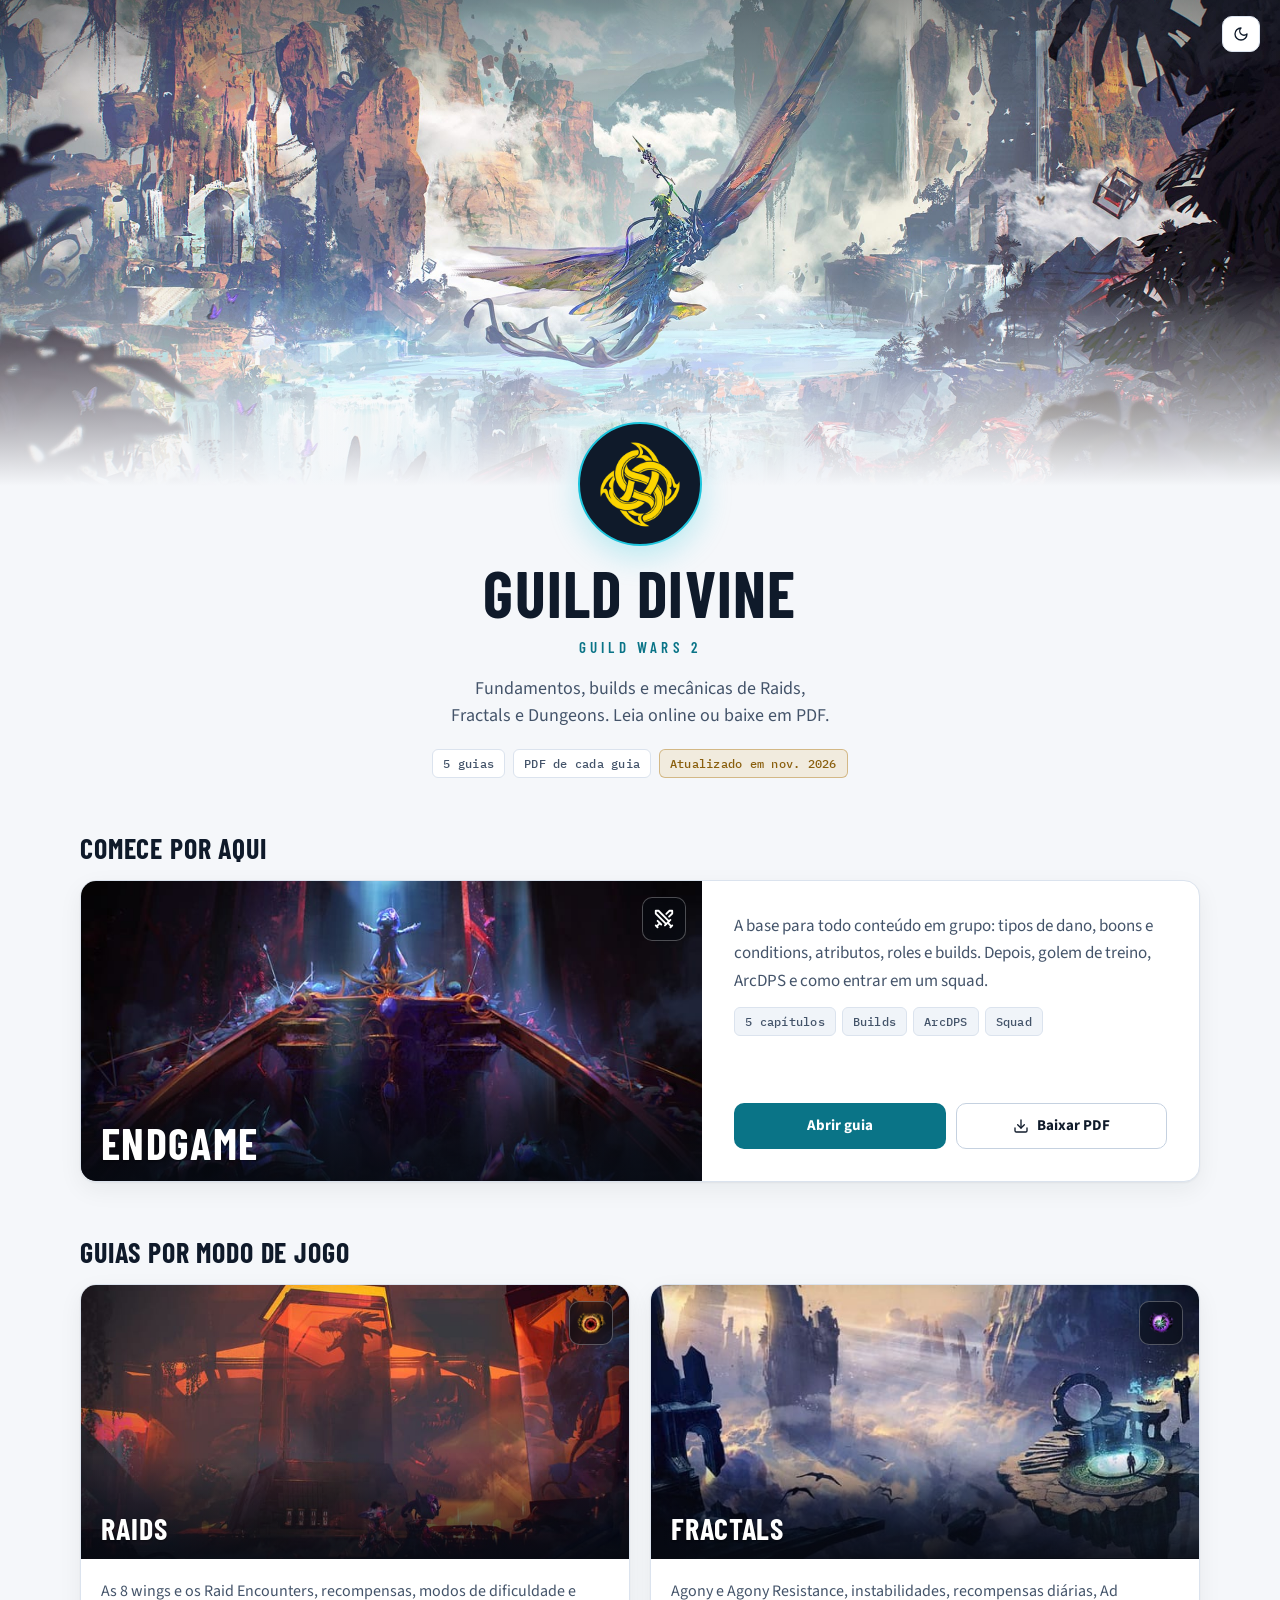
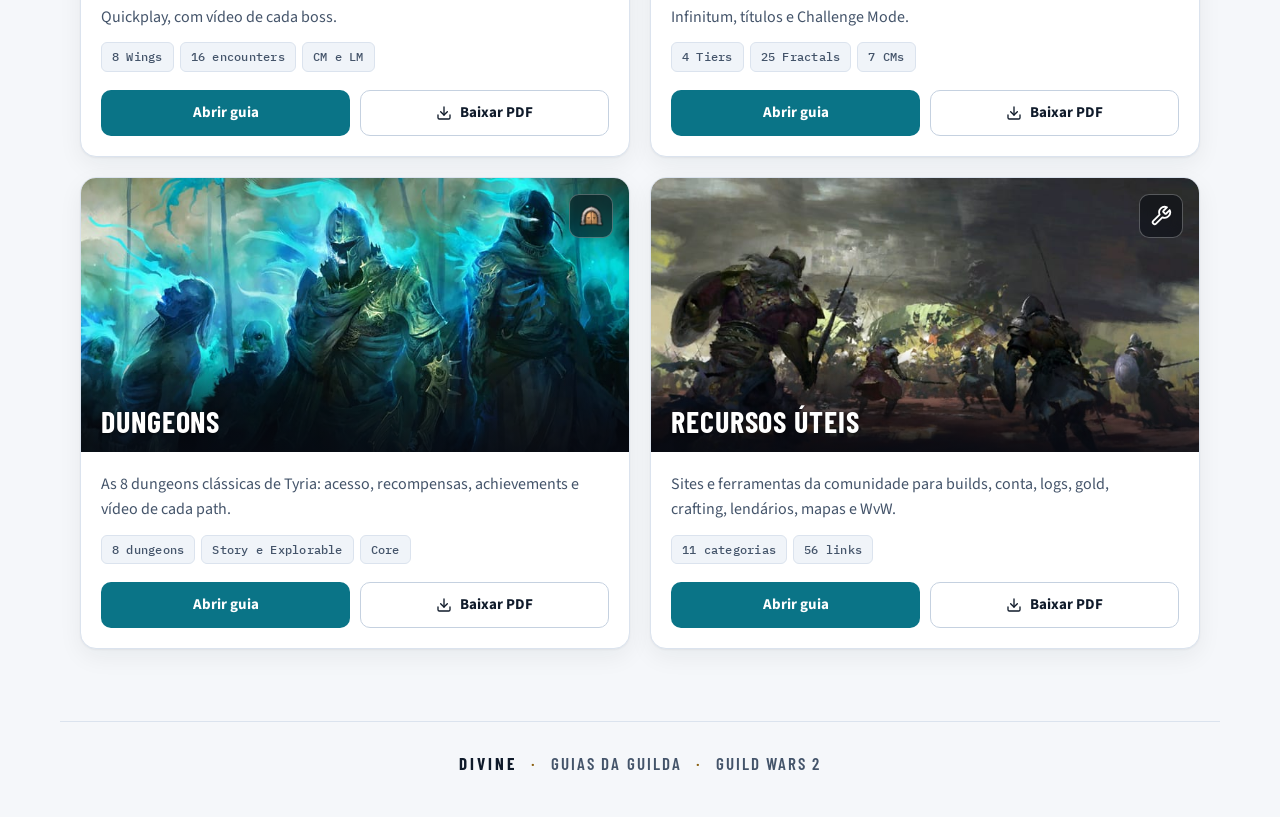
==== index.html @ 311e4dd7 "Atualiza o site (2026-11-07 22:26)" ====
<!DOCTYPE html>
<html lang="pt-BR">
<head>
<meta charset="UTF-8">
<meta name="viewport" content="width=device-width, initial-scale=1, viewport-fit=cover">
<title>Guild DIVINE</title>
<meta name="description" content="Guias da guilda DIVINE para Guild Wars 2: Endgame, Raids, Fractals, Dungeons e Recursos Úteis.">
<link rel="icon" href="[data-uri]" media="(prefers-color-scheme: light)">
<link rel="icon" href="[data-uri]" media="(prefers-color-scheme: dark)">
<script>try{var t=localStorage.getItem('divine-tema');if(t==='light'||t==='dark')document.documentElement.setAttribute('data-theme',t);}catch(e){}</script>
<style>
/* =====================================================================
   Codex DIVINE — design system da Guild DIVINE (Guild Wars 2)
   Fonte da verdade: DESIGN.md (blueprint TypeUI). Embutido em cada página pela build.
   Layout: topo imersivo de ponta a ponta + corpo editorial (sumário fixo no desktop).
   ===================================================================== */

/* ---------- FONTES (servidas de assets/fonts; funcionam offline e no PDF) ---------- */
@font-face{font-family:"Barlow Condensed";font-style:normal;font-weight:600;font-display:swap;src:url(assets/fonts/barlow-condensed-latin-600-normal.woff2) format("woff2");unicode-range:U+0000-00FF,U+0131,U+0152-0153,U+02BB-02BC,U+02C6,U+02DA,U+02DC,U+0304,U+0308,U+0329,U+2000-206F,U+20AC,U+2122,U+2191,U+2193,U+2212,U+2215,U+FEFF,U+FFFD;}
@font-face{font-family:"Barlow Condensed";font-style:normal;font-weight:700;font-display:swap;src:url(assets/fonts/barlow-condensed-latin-700-normal.woff2) format("woff2");unicode-range:U+0000-00FF,U+0131,U+0152-0153,U+02BB-02BC,U+02C6,U+02DA,U+02DC,U+0304,U+0308,U+0329,U+2000-206F,U+20AC,U+2122,U+2191,U+2193,U+2212,U+2215,U+FEFF,U+FFFD;}
@font-face{font-family:"Source Sans 3";font-style:normal;font-weight:400;font-display:swap;src:url(assets/fonts/source-sans-3-latin-400-normal.woff2) format("woff2");unicode-range:U+0000-00FF,U+0131,U+0152-0153,U+02BB-02BC,U+02C6,U+02DA,U+02DC,U+0304,U+0308,U+0329,U+2000-206F,U+20AC,U+2122,U+2191,U+2193,U+2212,U+2215,U+FEFF,U+FFFD;}
@font-face{font-family:"Source Sans 3";font-style:italic;font-weight:400;font-display:swap;src:url(assets/fonts/source-sans-3-latin-400-italic.woff2) format("woff2");unicode-range:U+0000-00FF,U+0131,U+0152-0153,U+02BB-02BC,U+02C6,U+02DA,U+02DC,U+0304,U+0308,U+0329,U+2000-206F,U+20AC,U+2122,U+2191,U+2193,U+2212,U+2215,U+FEFF,U+FFFD;}
@font-face{font-family:"Source Sans 3";font-style:normal;font-weight:600;font-display:swap;src:url(assets/fonts/source-sans-3-latin-600-normal.woff2) format("woff2");unicode-range:U+0000-00FF,U+0131,U+0152-0153,U+02BB-02BC,U+02C6,U+02DA,U+02DC,U+0304,U+0308,U+0329,U+2000-206F,U+20AC,U+2122,U+2191,U+2193,U+2212,U+2215,U+FEFF,U+FFFD;}
@font-face{font-family:"Source Sans 3";font-style:normal;font-weight:700;font-display:swap;src:url(assets/fonts/source-sans-3-latin-700-normal.woff2) format("woff2");unicode-range:U+0000-00FF,U+0131,U+0152-0153,U+02BB-02BC,U+02C6,U+02DA,U+02DC,U+0304,U+0308,U+0329,U+2000-206F,U+20AC,U+2122,U+2191,U+2193,U+2212,U+2215,U+FEFF,U+FFFD;}
@font-face{font-family:"Source Sans 3";font-style:normal;font-weight:400;font-display:swap;src:url(assets/fonts/source-sans-3-latin-ext-400-normal.woff2) format("woff2");unicode-range:U+0100-02AF,U+0304,U+0308,U+0329,U+1E00-1E9F,U+1EF2-1EFF,U+2020,U+20A0-20AB,U+20AD-20C0,U+2113,U+2C60-2C7F,U+A720-A7FF;}
@font-face{font-family:"IBM Plex Mono";font-style:normal;font-weight:500;font-display:swap;src:url(assets/fonts/ibm-plex-mono-latin-500-normal.woff2) format("woff2");unicode-range:U+0000-00FF,U+0131,U+0152-0153,U+02BB-02BC,U+02C6,U+02DA,U+02DC,U+0304,U+0308,U+0329,U+2000-206F,U+20AC,U+2122,U+2191,U+2193,U+2212,U+2215,U+FEFF,U+FFFD;}

/* ---------- TOKENS: CLARO ---------- */
:root{
  --font-display:"Barlow Condensed","Arial Narrow","Segoe UI",sans-serif;
  --font-body:"Source Sans 3","Segoe UI",Roboto,Helvetica,Arial,sans-serif;
  --font-mono:"IBM Plex Mono",Consolas,"Courier New",monospace;
  --bg:#f5f7fa; --surface:#ffffff; --surface-2:#f0f4f9; --line:#dbe3ee; --line-strong:#c5d1e0;
  --text:#0f1a2a; --text-soft:#44546a; --text-mute:#5a6a80;
  --accent:#1cc4dc; --accent-text:#0a7487; --accent-tint:rgba(28,196,220,.12);
  --gold:#8a5f0e; --gold-tint:rgba(224,176,82,.16); --gold-line:rgba(176,124,28,.45);
  --action-bg:#0a7487; --action-bg-hover:#085f6f; --on-action:#ffffff;
  --hero-scrim:rgba(10,17,28,.38);
  --shadow:0 1px 2px rgba(15,26,42,.05), 0 8px 24px rgba(15,26,42,.06);
  --nav-bg:rgba(245,247,250,.86);
  --selection:#bdeef6;
  /* compatibilidade com estilos inline antigos */
  --texto-soft:var(--text-soft); --azul-esc:var(--accent-text);
  color-scheme:light;
}
/* ---------- TOKENS: ESCURO (sistema e botão; nunca na impressão) ---------- */
@media screen and (prefers-color-scheme: dark){
  :root:not([data-theme="light"]){
    --bg:#0a111c; --surface:#111b2b; --surface-2:#162337; --line:#22324a; --line-strong:#2e4260;
    --text:#e7eef7; --text-soft:#a9b8ca; --text-mute:#8597ad;
    --accent-text:#5fd6e8; --accent-tint:rgba(28,196,220,.14);
    --gold:#e0b052; --gold-tint:rgba(224,176,82,.12); --gold-line:rgba(224,176,82,.4);
    --action-bg:#1cc4dc; --action-bg-hover:#5fd6e8; --on-action:#06121c;
    --hero-scrim:rgba(5,9,16,.45); --shadow:none; --nav-bg:rgba(10,17,28,.82); --selection:#164b5a;
    color-scheme:dark;
  }
}
@media screen{
  :root[data-theme="dark"]{
    --bg:#0a111c; --surface:#111b2b; --surface-2:#162337; --line:#22324a; --line-strong:#2e4260;
    --text:#e7eef7; --text-soft:#a9b8ca; --text-mute:#8597ad;
    --accent-text:#5fd6e8; --accent-tint:rgba(28,196,220,.14);
    --gold:#e0b052; --gold-tint:rgba(224,176,82,.12); --gold-line:rgba(224,176,82,.4);
    --action-bg:#1cc4dc; --action-bg-hover:#5fd6e8; --on-action:#06121c;
    --hero-scrim:rgba(5,9,16,.45); --shadow:none; --nav-bg:rgba(10,17,28,.82); --selection:#164b5a;
    color-scheme:dark;
  }
}

/* ---------- BASE ---------- */
*{box-sizing:border-box;-webkit-print-color-adjust:exact;print-color-adjust:exact;}
html,body{margin:0;padding:0;}
html{scroll-behavior:smooth;scrollbar-color:var(--line-strong) var(--bg);}
body{
  font-family:var(--font-body);font-size:16px;line-height:1.6;
  color:var(--text);background:var(--bg);
  -webkit-font-smoothing:antialiased;text-rendering:optimizeLegibility;
}
::selection{background:var(--selection);color:var(--text);}
a{color:var(--accent-text);text-decoration:underline;text-decoration-thickness:1px;text-underline-offset:.2em;text-decoration-color:color-mix(in srgb, var(--accent-text) 45%, transparent);}
a:hover{text-decoration-color:currentColor;}
a:focus-visible, button:focus-visible, summary:focus-visible{outline:2px solid var(--accent);outline-offset:2px;border-radius:6px;}
[id]{scroll-margin-top:84px;}
img{max-width:100%;}
p{margin:0 0 12px;text-wrap:pretty;}
li{text-wrap:pretty;}
b, strong{font-weight:700;}
small{color:var(--text-soft);}
code, kbd{
  font-family:var(--font-mono);font-size:.82em;color:var(--text);
  background:var(--surface-2);border:1px solid var(--line);border-radius:6px;padding:1px 6px;
}
kbd{border-bottom-width:2px;}

/* ---------- BARRA DO TOPO ---------- */
.topnav{
  position:sticky;top:0;z-index:20;
  display:flex;justify-content:space-between;align-items:center;gap:12px;
  padding:10px max(20px, env(safe-area-inset-right, 0px)) 10px max(20px, env(safe-area-inset-left, 0px));
  background:var(--nav-bg);backdrop-filter:saturate(1.4) blur(10px);-webkit-backdrop-filter:saturate(1.4) blur(10px);
  border-bottom:1px solid var(--line);font-size:14px;
}
.topnav a{color:var(--text);text-decoration:none;font-weight:600;}
.topnav .where{display:flex;align-items:center;min-width:0;gap:4px;}
.topnav .home{display:flex;align-items:center;gap:10px;min-width:0;font-family:var(--font-display);font-weight:700;font-size:17px;letter-spacing:.06em;text-transform:uppercase;}
.topnav .crumb{color:var(--text-mute);white-space:nowrap;overflow:hidden;text-overflow:ellipsis;}
.topnav .crumb::before{content:"/";margin:0 10px;color:var(--line-strong);}
.topnav .actions{display:flex;gap:8px;align-items:center;flex-shrink:0;}
.topnav .btn, .theme-toggle{
  display:inline-flex;align-items:center;gap:8px;min-height:36px;
  border:1px solid var(--line);background:var(--surface);color:var(--text);
  padding:6px 14px;border-radius:10px;font:inherit;font-weight:600;cursor:pointer;
  transition:border-color .15s ease-out, background-color .15s ease-out;
}
.topnav .btn:hover, .theme-toggle:hover{border-color:var(--accent);}
.theme-toggle{padding:6px 10px;}
.theme-toggle svg, .topnav .btn svg{width:16px;height:16px;}
.theme-toggle .i-sol{display:none;}
:root[data-theme="dark"] .theme-toggle .i-sol{display:inline;}
:root[data-theme="dark"] .theme-toggle .i-lua{display:none;}
@media screen and (prefers-color-scheme: dark){
  :root:not([data-theme="light"]) .theme-toggle .i-sol{display:inline;}
  :root:not([data-theme="light"]) .theme-toggle .i-lua{display:none;}
}

/* ---------- EMBLEMA (logo amarela no tema claro, branca no escuro) ---------- */
/* fundo: no claro, a cor do texto (azul-tinta) realça a logo amarela; no escuro, a superfície */
:root{ --emblem-bg:var(--text); }
@media screen and (prefers-color-scheme: dark){ :root:not([data-theme="light"]){ --emblem-bg:var(--surface); } }
@media screen{ :root[data-theme="dark"]{ --emblem-bg:var(--surface); } }
.emblem{
  display:inline-grid;place-items:center;flex-shrink:0;border-radius:50%;
  background:var(--emblem-bg);border:2px solid var(--accent);
  box-shadow:0 10px 30px rgba(28,196,220,.28);
}
.emblem img{grid-area:1/1;width:72%;height:72%;object-fit:contain;display:block;}
.emblem-lg{width:124px;height:124px;}
.emblem-sm{width:30px;height:30px;border-width:1.5px;box-shadow:none;}
.emblem-sm img{width:78%;height:78%;}
.emblem-escuro{display:none !important;}
@media screen and (prefers-color-scheme: dark){
  :root:not([data-theme="light"]) .emblem-claro{display:none !important;}
  :root:not([data-theme="light"]) .emblem-escuro{display:block !important;}
}
@media screen{
  :root[data-theme="dark"] .emblem-claro{display:none !important;}
  :root[data-theme="dark"] .emblem-escuro{display:block !important;}
}

/* ---------- HERÓI (topo imersivo, de ponta a ponta) ---------- */
.hero{position:relative;}
.hero-bg{position:relative;height:clamp(260px, 38vw, 520px);overflow:hidden;background:var(--surface-2);}
.hero-bg img{position:absolute;inset:0;width:100%;height:100%;object-fit:cover;object-position:center 40%;display:block;}
.hero-bg::after{
  content:"";position:absolute;inset:0;pointer-events:none;
  background:linear-gradient(to bottom, var(--hero-scrim) 0%, transparent 24%, transparent 56%, var(--bg) 100%);
}
.hero-bar{
  position:absolute;top:0;left:0;right:0;z-index:2;display:flex;justify-content:flex-end;
  padding:max(16px, env(safe-area-inset-top, 0px)) max(20px, env(safe-area-inset-right, 0px)) 0 max(20px, env(safe-area-inset-left, 0px));
}
.hero-inner{
  position:relative;z-index:1;max-width:860px;margin:0 auto;text-align:center;
  padding:0 max(20px, env(safe-area-inset-right, 0px)) 8px max(20px, env(safe-area-inset-left, 0px));
}
.hero-inner .emblem{margin-top:-64px;margin-bottom:16px;}
.hero h1{
  font-family:var(--font-display);font-weight:700;text-transform:uppercase;
  font-size:clamp(40px, 6vw, 64px);line-height:.98;letter-spacing:.02em;margin:0;color:var(--text);text-wrap:balance;
}
.hero .hero-sub{
  font-family:var(--font-display);font-weight:600;text-transform:uppercase;letter-spacing:.28em;
  font-size:15px;color:var(--accent-text);margin:10px 0 0;
}
.hero .hero-desc{max-width:58ch;margin:16px auto 0;font-size:18px;line-height:1.5;color:var(--text-soft);text-wrap:balance;}
.hero-chips{list-style:none;display:flex;flex-wrap:wrap;justify-content:center;gap:8px;margin:20px 0 0;padding:0;}
.hero-chips li, .badge-lvl{
  font-family:var(--font-mono);font-size:12px;font-weight:500;letter-spacing:.02em;color:var(--text-soft);
  background:var(--surface);border:1px solid var(--line);border-radius:6px;padding:4px 10px;
  font-variant-numeric:tabular-nums;
}
.hero-chips li.is-date{color:var(--gold);border-color:var(--gold-line);background:var(--gold-tint);}
.badge-lvl{display:inline-block;margin:0 4px 6px 0;background:var(--surface-2);}

/* ---------- LAYOUT DO GUIA ---------- */
.layout{
  max-width:1160px;margin:40px auto 0;
  padding:0 max(20px, env(safe-area-inset-right, 0px)) 0 max(20px, env(safe-area-inset-left, 0px));
}
.content{min-width:0;}
.page{max-width:760px;margin:0 auto;}
.page + .page{margin-top:56px;}
@media screen and (min-width:1100px){
  .layout{display:grid;grid-template-columns:232px minmax(0,1fr);gap:56px;align-items:start;}
  .page{margin:0;}
  .sidebar{position:sticky;top:76px;max-height:calc(100vh - 96px);overflow:auto;padding-bottom:24px;}
}

/* ---------- SUMÁRIO ---------- */
.toc{margin:0 0 32px;}
.toc h2{
  font-family:var(--font-mono);font-size:12px;font-weight:500;letter-spacing:.12em;text-transform:uppercase;
  color:var(--text-mute);margin:0 0 12px;
}
.toc ol{margin:0;padding:0;list-style:none;counter-reset:cap;}
.toc ol > li{counter-increment:cap;margin:0 0 10px;font-size:15px;}
.toc ol > li > b{font-weight:700;}
.toc ol > li > b > a::before{content:counter(cap, decimal-leading-zero);font-family:var(--font-mono);font-size:12px;color:var(--gold);margin-right:10px;font-weight:500;}
.toc ul{margin:6px 0 0;padding:0 0 0 14px;list-style:none;border-left:1px solid var(--line);}
.toc ul li{font-size:14px;margin:0;}
.toc a{display:block;padding:4px 0 4px 10px;margin-left:-11px;border-left:2px solid transparent;color:var(--text-soft);text-decoration:none;line-height:1.35;}
.toc ol > li > b > a{margin-left:0;padding-left:0;border-left:0;color:var(--text);}
.toc a:hover{color:var(--accent-text);}
.toc a.is-active{color:var(--accent-text);border-left-color:var(--gold);}
.toc ol > li > b > a.is-active{color:var(--accent-text);}
.toc.cols ul{border:0;padding:0;}
@media screen and (max-width:1099px){
  .sidebar .toc{background:var(--surface);border:1px solid var(--line);border-radius:14px;padding:18px 20px;}
  .toc.cols ol{columns:2;column-gap:28px;}
  .toc.cols li{break-inside:avoid;}
}
@media (max-width:600px){ .toc.cols ol{columns:1;} }

/* ---------- SEÇÕES ---------- */
h2.section{
  font-family:var(--font-display);font-weight:700;text-transform:uppercase;letter-spacing:.02em;
  font-size:clamp(28px, 3.4vw, 36px);line-height:1.05;color:var(--text);
  display:flex;align-items:baseline;gap:14px;flex-wrap:wrap;
  margin:0 0 8px;padding-bottom:12px;border-bottom:1px solid var(--line);text-wrap:balance;
}
/* número do capítulo: mesma fonte e tamanho do título, em dourado (lê como "01 Fundamentos") */
h2.section .num{font-family:var(--font-display);font-size:inherit;font-weight:600;letter-spacing:.02em;color:var(--gold);font-variant-numeric:tabular-nums;}
.section-sub{color:var(--text-soft);font-size:17px;margin:12px 0 28px;max-width:62ch;}
h3, h4{text-wrap:balance;}
h4{font-size:17px;font-weight:700;margin:28px 0 10px;color:var(--text);}

/* ---------- CARDS ---------- */
.card{
  background:var(--surface);border:1px solid var(--line);border-radius:14px;
  padding:24px;margin:0 0 20px;box-shadow:var(--shadow);
}
/* cabeçalho do card: ícone + título na mesma linha; o texto ocupa a largura toda (borda esquerda única) */
.card .card-head{display:grid;grid-template-columns:auto minmax(0,1fr);column-gap:14px;align-items:center;margin-bottom:4px;}
.card .card-head > div{display:contents;}
.card .card-head > :not(div):not(h3):not(h4):not(p){grid-column:1;}
.card .card-head h3, .card .card-head h4{grid-column:2;font-family:var(--font-body);font-size:21px;font-weight:700;line-height:1.25;margin:0;color:var(--text);}
.card .card-head p{grid-column:1 / -1;margin-top:14px;}
.card .card-head > div > :first-child:not(h3):not(h4){grid-column:1 / -1;}
.card p{margin:0 0 12px;}
.card > :last-child, .card .card-head p:last-child{margin-bottom:0;}
.card > .card-head + p, .card > p + p{margin-top:12px;}
.card > h4:first-of-type{margin-top:24px;}
.ico-wrap, .card .icon{
  width:44px;height:44px;flex-shrink:0;border-radius:10px;
  background:var(--accent-tint);border:1px solid color-mix(in srgb, var(--accent) 35%, transparent);
}
.card .icon{object-fit:contain;padding:6px;}
.ico-wrap{display:flex;align-items:center;justify-content:center;color:var(--accent-text);}
.ico-wrap svg{width:22px;height:22px;stroke-width:1.8;}

/* ---------- IMAGENS ---------- */
.hero-img{display:block;width:100%;height:auto;border-radius:12px;margin:20px 0;background:var(--surface-2);border:1px solid var(--line);}
.hero-img.natural{margin-inline:auto;}
.hero-img.banner{aspect-ratio:2/1;object-fit:cover;object-position:center;}
img.emoji{height:1.15em;width:auto;vertical-align:-0.22em;margin:0 1px;}
.img-fallback{display:inline-flex;align-items:center;justify-content:center;width:28px;height:28px;border-radius:8px;background:var(--surface-2);color:var(--accent-text);font-size:13px;}
.img-fallback.inline{width:1.1em;height:1.1em;font-size:.7em;vertical-align:-0.2em;}

/* ---------- LISTAS COM ÍCONE (sem caixa dentro de caixa) ---------- */
.tier{display:flex;gap:14px;align-items:flex-start;padding:12px 0;margin:0;}
.tier + .tier{border-top:1px solid var(--line);}
.card > .tier:first-of-type, .card > h4 + .tier{margin-top:8px;}
.tier > img:not(.emoji){width:28px;height:28px;object-fit:contain;flex-shrink:0;margin-top:1px;}
.tier > .ico-wrap{width:30px;height:30px;border-radius:8px;}
.tier > .ico-wrap svg{width:16px;height:16px;}
.tier p{margin:0;flex:1;min-width:0;}
.tier b, .tier .label{color:var(--text);}

/* ---------- TABELAS ---------- */
table.map{width:100%;border-collapse:separate;border-spacing:0;margin:16px 0;font-size:15px;border:1px solid var(--line);border-radius:12px;overflow:hidden;font-variant-numeric:tabular-nums;}
table.map th, table.map td{padding:10px 14px;text-align:left;vertical-align:middle;border-bottom:1px solid var(--line);}
table.map tr:last-child td{border-bottom:0;}
table.map th{font-family:var(--font-mono);font-size:12px;font-weight:500;letter-spacing:.08em;text-transform:uppercase;color:var(--text-mute);background:var(--surface-2);}
table.map td img{height:22px;width:auto;vertical-align:middle;margin-right:6px;}
table.map td.arrow{text-align:center;color:var(--gold);font-weight:700;width:40px;}

/* ---------- DESTAQUES ---------- */
.highlight, .note{border-radius:12px;padding:14px 18px;margin:16px 0;font-size:15.5px;}
.highlight{background:var(--accent-tint);border:1px solid color-mix(in srgb, var(--accent) 35%, transparent);}
.note{background:var(--gold-tint);border:1px solid var(--gold-line);}
.note b:first-child{color:var(--gold);}
ol.steps{padding-left:0;margin:12px 0;list-style:none;counter-reset:passo;}
ol.steps li{counter-increment:passo;display:flex;gap:12px;align-items:baseline;padding:6px 0;}
ol.steps li::before{content:counter(passo);font-family:var(--font-mono);font-size:12px;color:var(--gold);min-width:20px;height:20px;border:1px solid var(--gold-line);border-radius:6px;display:inline-flex;align-items:center;justify-content:center;flex-shrink:0;}

/* ---------- WINGS / DUNGEONS (arte com nome sobreposto) ---------- */
.wing, .dungeon{
  display:grid;background:var(--surface);border:1px solid var(--line);border-radius:14px;overflow:hidden;
  margin:0 0 20px;box-shadow:var(--shadow);
}
.wing > .wing-img, .dungeon > .dungeon-img, .wing > .wing-head, .dungeon > .dungeon-head{grid-area:1/1;}
.wing-img, .dungeon-img{width:100%;aspect-ratio:2/1;object-fit:cover;display:block;height:auto;}
.wing-head, .dungeon-head{
  align-self:end;z-index:1;display:flex;justify-content:space-between;align-items:flex-end;gap:12px;flex-wrap:wrap;
  padding:48px 20px 16px;color:#fff;
  background:linear-gradient(to top, rgba(6,10,18,.88) 0%, rgba(6,10,18,.55) 55%, rgba(6,10,18,0) 100%);
  font-family:var(--font-display);font-weight:700;text-transform:uppercase;letter-spacing:.03em;font-size:26px;line-height:1;
  text-shadow:0 1px 2px rgba(0,0,0,.4);
}
.wing-head .wing-num, .dungeon-head .lvl{
  font-family:var(--font-mono);font-size:12px;font-weight:500;letter-spacing:.06em;text-shadow:none;
  color:#fff;background:rgba(255,255,255,.14);border:1px solid rgba(255,255,255,.32);border-radius:6px;padding:4px 8px;white-space:nowrap;
}
.dungeon-head .lvls{display:flex;gap:6px;flex-wrap:wrap;}
.bosses, .dungeon-body{grid-row:2;padding:8px 20px 12px;}
.boss, .path{
  display:flex;justify-content:space-between;align-items:center;gap:12px;
  padding:10px 0;font-size:16px;
}
.boss + .boss, .path + .path{border-top:1px solid var(--line);}
.boss > span, .path > span{font-weight:600;}
.boss a, .path a{
  display:inline-flex;align-items:center;gap:6px;min-height:32px;white-space:nowrap;
  font-family:var(--font-mono);font-size:12px;font-weight:500;color:var(--accent-text);text-decoration:none;
  background:var(--surface-2);border:1px solid var(--line);border-radius:8px;padding:4px 12px;
  transition:border-color .15s ease-out;
}
.boss a:hover, .path a:hover{border-color:var(--accent);}
.boss a svg, .path a svg{width:12px;height:12px;}
.dungeon-meta{display:flex;gap:6px 20px;flex-wrap:wrap;font-size:15px;color:var(--text-soft);padding:8px 0 12px;border-bottom:1px solid var(--line);margin-bottom:4px;}
.dungeon-meta b{color:var(--text);}
.dungeon-meta a{display:inline-block;padding-block:2px;}
.paths{display:flex;flex-direction:column;}

/* ---------- RECURSOS ÚTEIS ---------- */
.resource{
  background:var(--surface);border:1px solid var(--line);border-radius:12px;padding:16px 18px;margin:0 0 12px;
  transition:border-color .15s ease-out;
}
.resource:hover{border-color:var(--line-strong);}
.resource .res-head{display:flex;align-items:center;gap:10px;flex-wrap:wrap;margin-bottom:4px;}
.resource .res-name{font-weight:700;font-size:18px;color:var(--text);}
.resource .res-desc{font-size:15.5px;color:var(--text-soft);margin:0 0 10px;}
.resource .res-url{
  display:inline-flex;align-items:center;min-height:30px;max-width:100%;
  font-family:var(--font-mono);font-size:12.5px;color:var(--accent-text);text-decoration:none;word-break:break-all;
  background:var(--surface-2);border:1px solid var(--line);border-radius:8px;padding:4px 10px;
}
.resource .res-url:hover{border-color:var(--accent);}
.resource .res-new{font-family:var(--font-mono);font-size:11px;font-weight:500;letter-spacing:.08em;color:var(--gold);border:1px solid var(--gold-line);background:var(--gold-tint);border-radius:6px;padding:1px 7px;}
/* lista de recursos em 2 colunas no desktop e no PDF */
@media screen and (min-width:900px), print{
  .page:has(> .resource){display:grid;grid-template-columns:repeat(2,minmax(0,1fr));column-gap:14px;align-content:start;}
  .page:has(> .resource) > :not(.resource){grid-column:1 / -1;}
  .page:has(> .resource) > .resource{margin:0 0 14px;display:flex;flex-direction:column;}
  .page:has(> .resource) > .resource .res-url{margin-top:auto;align-self:flex-start;}
}
.featured-grid{display:grid;grid-template-columns:repeat(2,minmax(0,1fr));gap:10px;margin:16px 0 8px;}
@media (max-width:600px){ .featured-grid{grid-template-columns:1fr;} }
.featured{display:block;text-decoration:none;background:var(--surface);border:1px solid var(--line);border-radius:12px;padding:14px 16px;transition:border-color .15s ease-out;}
.featured:hover{border-color:var(--accent);}
.featured .f-name{font-weight:700;color:var(--text);font-size:16px;margin-bottom:2px;}
.featured .f-url{font-family:var(--font-mono);font-size:12px;color:var(--accent-text);word-break:break-all;}

/* ---------- RODAPÉ ---------- */
.footer{margin:72px auto 0;padding:28px 20px 40px;border-top:1px solid var(--line);text-align:center;max-width:1160px;}
.footer a{display:inline-block;padding-block:4px;}
.footer-brand{
  margin:0;display:flex;justify-content:center;align-items:center;flex-wrap:wrap;gap:2px 0;
  font-family:var(--font-display);font-weight:600;font-size:17px;letter-spacing:.12em;text-transform:uppercase;color:var(--text-soft);
}
.footer-brand b{color:var(--text);font-weight:700;letter-spacing:.18em;}
.footer-brand .sep{color:var(--gold);margin:0 14px;}

/* ---------- MOVIMENTO ---------- */
@media (prefers-reduced-motion: reduce){
  html{scroll-behavior:auto;}
  *{transition:none !important;animation:none !important;}
}

/* ---------- CELULAR ---------- */
@media screen and (max-width:640px){
  body{font-size:16px;}
  .hero-inner .emblem{width:96px;height:96px;margin-top:-50px;}
  .hero .hero-desc{font-size:16.5px;}
  .layout{margin-top:28px;}
  .card{padding:18px;}
  .card .card-head{column-gap:12px;}
  .card .card-head h3{font-size:19px;}
  .wing-head, .dungeon-head{font-size:21px;padding:36px 14px 12px;}
  .bosses, .dungeon-body{padding:6px 14px 10px;}
  .topnav{padding:8px 12px;}
  .topnav .crumb, .topnav .home > span:not(.emblem){display:none;}
  .topnav .btn .lbl{display:none;}
}

/* ---------- IMPRESSÃO / PDF (sempre claro, uma coluna) ---------- */
@media print{
  @page{size:A4;margin:16mm 14mm;}
  body{font-size:10.5pt;line-height:1.5;background:#fff;}
  .topnav, .hero-bar{display:none;}
  a{color:inherit;text-decoration:none;}
  /* capa */
  .hero{page-break-after:always;break-after:page;padding-top:4mm;}
  .hero-bg{height:92mm;border-radius:12px;}
  .hero-bg::after{display:none;}
  .hero-inner{padding:0;}
  .hero-inner .emblem{margin-top:-62px;width:124px;height:124px;box-shadow:none;}
  .hero h1{font-size:44pt;}
  .hero .hero-desc{font-size:13pt;}
  /* corpo */
  .layout{display:block;margin:0;padding:0;max-width:none;}
  .sidebar{page-break-after:always;break-after:page;}
  .page{max-width:none;}
  .page + .page{margin-top:0;}
  .page-break{page-break-before:always;break-before:page;}
  .card, .wing, .dungeon{box-shadow:none;}
  .no-break, .card{break-inside:auto;page-break-inside:auto;}
  .tier, table.map tr, .boss, .path, .resource, .featured, .note, .highlight,
  .hero-img, .card-head, ol.steps li, .wing, .dungeon{break-inside:avoid;page-break-inside:avoid;}
  h2.section, .section-sub, h3, h4, .card-head{break-after:avoid;page-break-after:avoid;}
  h2.section{font-size:24pt;}
  .wing-img, .dungeon-img{height:52mm;aspect-ratio:auto;}
  .hero-img{max-height:95mm;width:auto;max-width:100%;object-fit:contain;margin-inline:auto;}
  .hero-img.banner{width:100%;height:58mm;max-height:none;aspect-ratio:auto;object-fit:cover;}
  .footer{margin-top:36px;padding-bottom:0;}
}
</style>
<style>
  /* Página inicial (Codex DIVINE): herói imersivo, Endgame em destaque, 4 guias em 2x2. */
  .hub{ max-width:1160px; margin:0 auto; padding:48px max(20px, env(safe-area-inset-right, 0px)) 0 max(20px, env(safe-area-inset-left, 0px)); }
  .hub h2.block-title{
    font-family:var(--font-display);font-weight:700;text-transform:uppercase;letter-spacing:.03em;
    font-size:28px;line-height:1;margin:0 0 18px;color:var(--text);display:flex;align-items:baseline;gap:12px;
  }

  .guide{
    display:flex;flex-direction:column;background:var(--surface);border:1px solid var(--line);border-radius:16px;overflow:hidden;
    box-shadow:var(--shadow);transition:border-color .2s ease-out, transform .2s ease-out;
  }
  .guide:hover{ border-color:var(--line-strong); transform:translateY(-2px); }
  .guide .art{ position:relative; aspect-ratio:2/1; background:var(--surface-2); }
  .guide .art img.banner-img{ position:absolute; inset:0; width:100%; height:100%; object-fit:cover; display:block; }
  .guide .art h3{
    position:absolute; left:0; right:0; bottom:0; z-index:1; margin:0; color:#fff; padding:56px 20px 16px;
    background:linear-gradient(to top, rgba(6,10,18,.88) 0%, rgba(6,10,18,.5) 55%, rgba(6,10,18,0) 100%);
    font-family:var(--font-display);font-weight:700;text-transform:uppercase;letter-spacing:.03em;font-size:30px;line-height:1;
    text-shadow:0 1px 2px rgba(0,0,0,.45);
  }
  .guide .art .mark{
    position:absolute; right:16px; top:16px; z-index:1; width:44px; height:44px; border-radius:10px;
    display:flex; align-items:center; justify-content:center; color:#fff;
    background:rgba(6,10,18,.55); border:1px solid rgba(255,255,255,.28); backdrop-filter:blur(6px);
  }
  .guide .art .mark img{ width:30px; height:30px; object-fit:contain; }
  .guide .art .mark svg{ width:22px; height:22px; }
  .guide .body{ padding:20px; display:flex; flex-direction:column; gap:12px; flex:1; min-width:0; }
  .guide p{ margin:0; color:var(--text-soft); font-size:16px; max-width:60ch; }
  .guide .tags{ display:flex; flex-wrap:wrap; gap:6px; }
  .guide .tags .badge-lvl{ margin:0; }
  .guide .actions{ display:flex; gap:10px; margin-top:auto; padding-top:6px; flex-wrap:wrap; }
  .btn-main, .btn-sec{
    flex:1 1 150px; display:inline-flex; align-items:center; justify-content:center; gap:8px; min-height:44px;
    text-decoration:none; font-weight:700; font-size:15px; padding:10px 16px; border-radius:10px;
    transition:background-color .15s ease-out, border-color .15s ease-out;
  }
  .btn-main{ background:var(--action-bg); color:var(--on-action); }
  .btn-main:hover{ background:var(--action-bg-hover); }
  .btn-sec{ background:transparent; color:var(--text); border:1px solid var(--line-strong); }
  .btn-sec:hover{ border-color:var(--accent); }
  .btn-main svg, .btn-sec svg{ width:16px; height:16px; }

  .featured-guide{ display:grid; grid-template-columns:minmax(0,1.25fr) minmax(0,1fr); margin-bottom:56px; }
  .featured-guide .art{ aspect-ratio:auto; min-height:300px; }
  .featured-guide .art h3{ font-size:44px; }
  .featured-guide .body{ padding:32px; justify-content:center; }
  .featured-guide p{ font-size:17px; }
  .grid{ display:grid; grid-template-columns:repeat(2,minmax(0,1fr)); gap:20px; }

  @media (max-width:820px){
    .featured-guide{ grid-template-columns:1fr; }
    .featured-guide .art{ min-height:0; aspect-ratio:2/1; }
    .featured-guide .art h3{ font-size:34px; }
    .featured-guide .body{ padding:20px; }
    .grid{ grid-template-columns:1fr; }
  }
  @media (prefers-reduced-motion: reduce){ .guide, .guide:hover{ transition:none; transform:none; } }
</style>
</head>
<body>
<header class="hero hero-home">
  <div class="hero-bg"><img width="2560" height="1440" decoding="async" class="hero-banner-img" src="assets/img/ae70fvoe-annouce-wallpaper-2560x1440-c4019f-2560.jpg" alt="Arte oficial de Guild Wars 2: Visions of Eternity"></div>
  <div class="hero-bar">
    <button type="button" class="theme-toggle" aria-label="Alternar tema claro ou escuro"><svg class="ico i-lua" width="1em" height="1em" aria-hidden="true" focusable="false"  xmlns="http://www.w3.org/2000/svg" viewBox="0 0 24 24" fill="none" stroke="currentColor" stroke-width="2" stroke-linecap="round" stroke-linejoin="round" > <path d="M12 3a6 6 0 0 0 9 9 9 9 0 1 1-9-9Z" /> </svg><svg class="ico i-sol" width="1em" height="1em" aria-hidden="true" focusable="false"  xmlns="http://www.w3.org/2000/svg" viewBox="0 0 24 24" fill="none" stroke="currentColor" stroke-width="2" stroke-linecap="round" stroke-linejoin="round" > <circle cx="12" cy="12" r="4" /> <path d="M12 2v2" /> <path d="M12 20v2" /> <path d="m4.93 4.93 1.41 1.41" /> <path d="m17.66 17.66 1.41 1.41" /> <path d="M2 12h2" /> <path d="M20 12h2" /> <path d="m6.34 17.66-1.41 1.41" /> <path d="m19.07 4.93-1.41 1.41" /> </svg></button>
  </div>
  <div class="hero-inner">
    <span class="emblem emblem-lg"><img width="240" height="240" decoding="async" class="emblem-img lg emblem-claro" src="assets/img/bwzdTWW-6321c6-240.webp" alt="Brasão da guilda DIVINE"><img width="240" height="240" decoding="async" class="emblem-img lg emblem-escuro" src="assets/img/TGpP3lG-1936fb-240.webp" alt=""></span>
    <h1>Guild DIVINE</h1>
    <p class="hero-sub">Guild Wars 2</p>
    <p class="hero-desc">Fundamentos, builds e mecânicas de Raids, Fractals e Dungeons. Leia online ou baixe em PDF.</p>
    <ul class="hero-chips"><li>5 guias</li><li>PDF de cada guia</li><li class="is-date">Atualizado em nov. 2026</li></ul>
  </div>
</header>

<div class="hub">
  <main>
    <h2 class="block-title">Comece por aqui</h2>
    <article class="guide featured-guide">
      <div class="art">
        <img width="760" height="428" decoding="async" class="banner-img" src="assets/img/4b61cGW2-EX6QR2-Wallpaper-1920x1080-7b99c4-760.jpg" alt="">
        <span class="mark"><svg class="ico" width="1em" height="1em" aria-hidden="true" focusable="false"  xmlns="http://www.w3.org/2000/svg" viewBox="0 0 24 24" fill="none" stroke="currentColor" stroke-width="2" stroke-linecap="round" stroke-linejoin="round" > <polyline points="14.5 17.5 3 6 3 3 6 3 17.5 14.5" /> <line x1="13" x2="19" y1="19" y2="13" /> <line x1="16" x2="20" y1="16" y2="20" /> <line x1="19" x2="21" y1="21" y2="19" /> <polyline points="14.5 6.5 18 3 21 3 21 6 17.5 9.5" /> <line x1="5" x2="9" y1="14" y2="18" /> <line x1="7" x2="4" y1="17" y2="20" /> <line x1="3" x2="5" y1="19" y2="21" /> </svg></span>
        <h3>Endgame</h3>
      </div>
      <div class="body">
        <p>A base para todo conteúdo em grupo: tipos de dano, boons e conditions, atributos, roles e builds. Depois, golem de treino, ArcDPS e como entrar em um squad.</p>
        <div class="tags"><span class="badge-lvl">5 capítulos</span><span class="badge-lvl">Builds</span><span class="badge-lvl">ArcDPS</span><span class="badge-lvl">Squad</span></div>
        <div class="actions">
          <a class="btn-main" href="guias/endgame.html">Abrir guia</a>
          <a class="btn-sec" href="pdfs/endgame.pdf" download><svg class="ico" width="1em" height="1em" aria-hidden="true" focusable="false"  xmlns="http://www.w3.org/2000/svg" viewBox="0 0 24 24" fill="none" stroke="currentColor" stroke-width="2" stroke-linecap="round" stroke-linejoin="round" > <path d="M21 15v4a2 2 0 0 1-2 2H5a2 2 0 0 1-2-2v-4" /> <polyline points="7 10 12 15 17 10" /> <line x1="12" x2="12" y1="15" y2="3" /> </svg>Baixar PDF</a>
        </div>
      </div>
    </article>

    <h2 class="block-title">Guias por modo de jogo</h2>
    <div class="grid">

      <article class="guide">
        <div class="art">
          <img width="760" height="428" decoding="async" class="banner-img" src="assets/img/9a3b3gw2-ex6-voe-launch-wallpaper-1920x1080-7e4a01-760.jpg" alt="">
          <span class="mark"><img width="64" height="64" decoding="async" class="badge-img" src="[data-uri]" alt=""></span>
          <h3>Raids</h3>
        </div>
        <div class="body">
          <p>As 8 wings e os Raid Encounters, recompensas, modos de dificuldade e Quickplay, com vídeo de cada boss.</p>
          <div class="tags"><span class="badge-lvl">8 Wings</span><span class="badge-lvl">16 encounters</span><span class="badge-lvl">CM e LM</span></div>
          <div class="actions">
            <a class="btn-main" href="guias/raids.html">Abrir guia</a>
            <a class="btn-sec" href="pdfs/raids.pdf" download><svg class="ico" width="1em" height="1em" aria-hidden="true" focusable="false"  xmlns="http://www.w3.org/2000/svg" viewBox="0 0 24 24" fill="none" stroke="currentColor" stroke-width="2" stroke-linecap="round" stroke-linejoin="round" > <path d="M21 15v4a2 2 0 0 1-2 2H5a2 2 0 0 1-2-2v-4" /> <polyline points="7 10 12 15 17 10" /> <line x1="12" x2="12" y1="15" y2="3" /> </svg>Baixar PDF</a>
          </div>
        </div>
      </article>

      <article class="guide">
        <div class="art">
          <img width="760" height="307" decoding="async" class="banner-img" src="assets/img/mlNOp2u-0211f6-760.jpg" alt="">
          <span class="mark"><img width="64" height="64" decoding="async" class="badge-img" src="[data-uri]" alt=""></span>
          <h3>Fractals</h3>
        </div>
        <div class="body">
          <p>Agony e Agony Resistance, instabilidades, recompensas diárias, Ad Infinitum, títulos e Challenge Mode.</p>
          <div class="tags"><span class="badge-lvl">4 Tiers</span><span class="badge-lvl">25 Fractals</span><span class="badge-lvl">7 CMs</span></div>
          <div class="actions">
            <a class="btn-main" href="guias/fractals.html">Abrir guia</a>
            <a class="btn-sec" href="pdfs/fractals.pdf" download><svg class="ico" width="1em" height="1em" aria-hidden="true" focusable="false"  xmlns="http://www.w3.org/2000/svg" viewBox="0 0 24 24" fill="none" stroke="currentColor" stroke-width="2" stroke-linecap="round" stroke-linejoin="round" > <path d="M21 15v4a2 2 0 0 1-2 2H5a2 2 0 0 1-2-2v-4" /> <polyline points="7 10 12 15 17 10" /> <line x1="12" x2="12" y1="15" y2="3" /> </svg>Baixar PDF</a>
          </div>
        </div>
      </article>

      <article class="guide">
        <div class="art">
          <img width="760" height="380" decoding="async" class="banner-img" src="assets/img/Ascalonian-Catacombs-story-loading-screen-076a2d-760.jpg" alt="">
          <span class="mark"><img width="64" height="64" decoding="async" class="badge-img" src="[data-uri]" alt=""></span>
          <h3>Dungeons</h3>
        </div>
        <div class="body">
          <p>As 8 dungeons clássicas de Tyria: acesso, recompensas, achievements e vídeo de cada path.</p>
          <div class="tags"><span class="badge-lvl">8 dungeons</span><span class="badge-lvl">Story e Explorable</span><span class="badge-lvl">Core</span></div>
          <div class="actions">
            <a class="btn-main" href="guias/dungeons.html">Abrir guia</a>
            <a class="btn-sec" href="pdfs/dungeons.pdf" download><svg class="ico" width="1em" height="1em" aria-hidden="true" focusable="false"  xmlns="http://www.w3.org/2000/svg" viewBox="0 0 24 24" fill="none" stroke="currentColor" stroke-width="2" stroke-linecap="round" stroke-linejoin="round" > <path d="M21 15v4a2 2 0 0 1-2 2H5a2 2 0 0 1-2-2v-4" /> <polyline points="7 10 12 15 17 10" /> <line x1="12" x2="12" y1="15" y2="3" /> </svg>Baixar PDF</a>
          </div>
        </div>
      </article>

      <article class="guide">
        <div class="art">
          <img width="760" height="380" decoding="async" class="banner-img" src="assets/img/800px-The-Battle-for-Lion-s-Arch-loading-screen-7254a0-760.jpg" alt="">
          <span class="mark"><svg class="ico" width="1em" height="1em" aria-hidden="true" focusable="false"  xmlns="http://www.w3.org/2000/svg" viewBox="0 0 24 24" fill="none" stroke="currentColor" stroke-width="2" stroke-linecap="round" stroke-linejoin="round" > <path d="M14.7 6.3a1 1 0 0 0 0 1.4l1.6 1.6a1 1 0 0 0 1.4 0l3.77-3.77a6 6 0 0 1-7.94 7.94l-6.91 6.91a2.12 2.12 0 0 1-3-3l6.91-6.91a6 6 0 0 1 7.94-7.94l-3.76 3.76z" /> </svg></span>
          <h3>Recursos Úteis</h3>
        </div>
        <div class="body">
          <p>Sites e ferramentas da comunidade para builds, conta, logs, gold, crafting, lendários, mapas e WvW.</p>
          <div class="tags"><span class="badge-lvl">11 categorias</span><span class="badge-lvl">56 links</span></div>
          <div class="actions">
            <a class="btn-main" href="guias/recursos-uteis.html">Abrir guia</a>
            <a class="btn-sec" href="pdfs/recursos-uteis.pdf" download><svg class="ico" width="1em" height="1em" aria-hidden="true" focusable="false"  xmlns="http://www.w3.org/2000/svg" viewBox="0 0 24 24" fill="none" stroke="currentColor" stroke-width="2" stroke-linecap="round" stroke-linejoin="round" > <path d="M21 15v4a2 2 0 0 1-2 2H5a2 2 0 0 1-2-2v-4" /> <polyline points="7 10 12 15 17 10" /> <line x1="12" x2="12" y1="15" y2="3" /> </svg>Baixar PDF</a>
          </div>
        </div>
      </article>

    </div>
  </main>
</div>

<footer class="footer"><p class="footer-brand"><b>DIVINE</b><span class="sep" aria-hidden="true">·</span>Guias da guilda<span class="sep" aria-hidden="true">·</span>Guild Wars 2</p></footer>

<script id="theme-toggle-js">
(function () {
  var b = document.querySelector('.theme-toggle'); if (!b) return;
  var r = document.documentElement;
  function eff() { var t = r.getAttribute('data-theme'); if (t) return t;
    return window.matchMedia && matchMedia('(prefers-color-scheme: dark)').matches ? 'dark' : 'light'; }
  function sync() { var d = eff() === 'dark'; b.setAttribute('aria-pressed', d ? 'true' : 'false');
    b.title = d ? 'Usar tema claro' : 'Usar tema escuro'; }
  b.addEventListener('click', function () { var n = eff() === 'dark' ? 'light' : 'dark';
    r.setAttribute('data-theme', n); try { localStorage.setItem('divine-tema', n); } catch (e) {} sync(); });
  if (window.matchMedia) { try { matchMedia('(prefers-color-scheme: dark)').addEventListener('change', sync); } catch (e) {} }
  sync();
})();
</script>
</body>
</html>
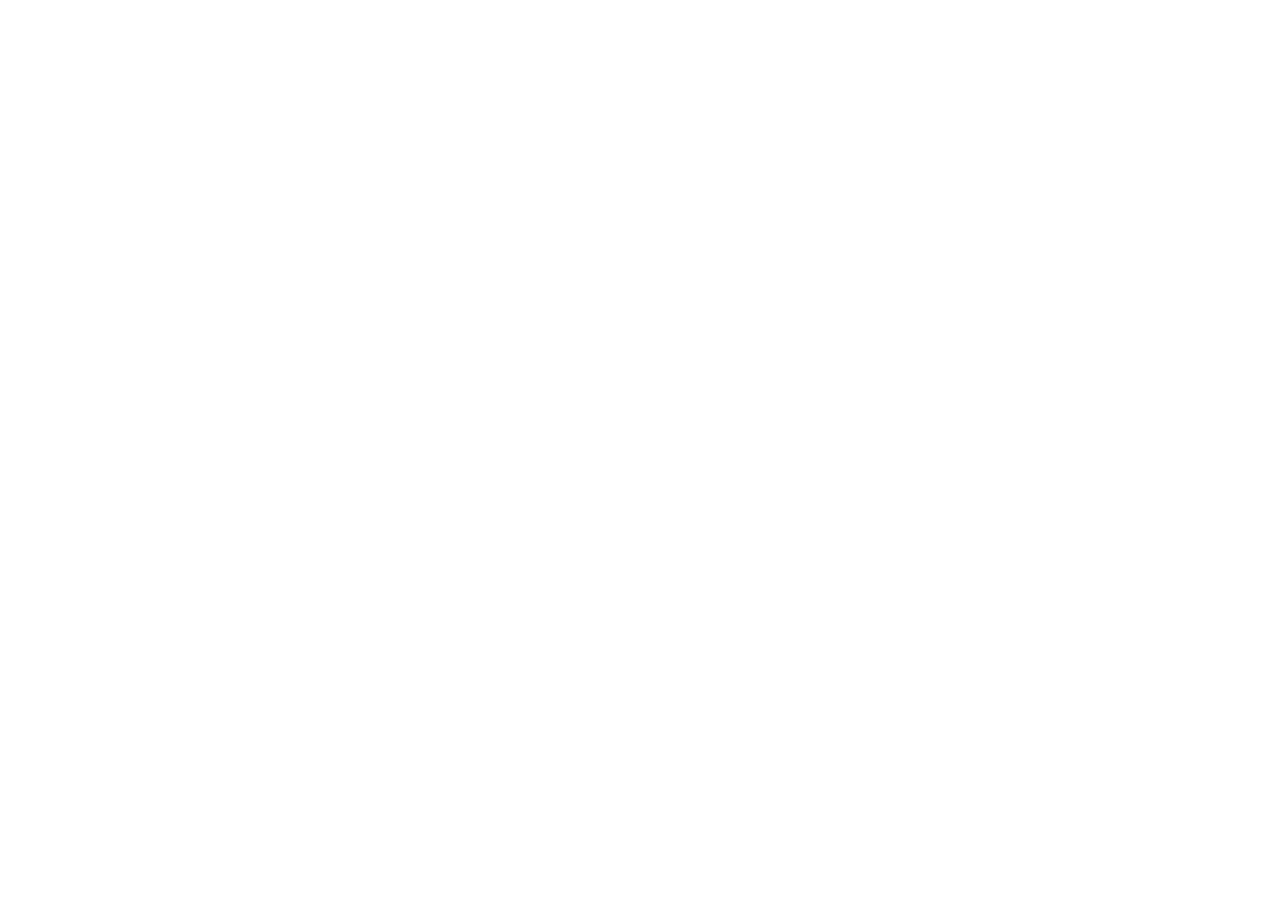
==== commit 334c3a87: "Redireciona para divine-gw2.github.io" ====
--- a/index.html
+++ b/index.html
@@ -1,612 +1,14 @@
-<!DOCTYPE html>
+<!doctype html>
 <html lang="pt-BR">
 <head>
-<meta charset="UTF-8">
-<meta name="viewport" content="width=device-width, initial-scale=1, viewport-fit=cover">
-<title>Guild DIVINE</title>
-<meta name="description" content="Guias da guilda DIVINE para Guild Wars 2: Endgame, Raids, Fractals, Dungeons e Recursos Úteis.">
-<link rel="icon" href="[data-uri]" media="(prefers-color-scheme: light)">
-<link rel="icon" href="[data-uri]" media="(prefers-color-scheme: dark)">
-<script>try{var t=localStorage.getItem('divine-tema');if(t==='light'||t==='dark')document.documentElement.setAttribute('data-theme',t);}catch(e){}</script>
-<style>
-/* =====================================================================
-   Codex DIVINE — design system da Guild DIVINE (Guild Wars 2)
-   Fonte da verdade: DESIGN.md (blueprint TypeUI). Embutido em cada página pela build.
-   Layout: topo imersivo de ponta a ponta + corpo editorial (sumário fixo no desktop).
-   ===================================================================== */
-
-/* ---------- FONTES (servidas de assets/fonts; funcionam offline e no PDF) ---------- */
-@font-face{font-family:"Barlow Condensed";font-style:normal;font-weight:600;font-display:swap;src:url(assets/fonts/barlow-condensed-latin-600-normal.woff2) format("woff2");unicode-range:U+0000-00FF,U+0131,U+0152-0153,U+02BB-02BC,U+02C6,U+02DA,U+02DC,U+0304,U+0308,U+0329,U+2000-206F,U+20AC,U+2122,U+2191,U+2193,U+2212,U+2215,U+FEFF,U+FFFD;}
-@font-face{font-family:"Barlow Condensed";font-style:normal;font-weight:700;font-display:swap;src:url(assets/fonts/barlow-condensed-latin-700-normal.woff2) format("woff2");unicode-range:U+0000-00FF,U+0131,U+0152-0153,U+02BB-02BC,U+02C6,U+02DA,U+02DC,U+0304,U+0308,U+0329,U+2000-206F,U+20AC,U+2122,U+2191,U+2193,U+2212,U+2215,U+FEFF,U+FFFD;}
-@font-face{font-family:"Source Sans 3";font-style:normal;font-weight:400;font-display:swap;src:url(assets/fonts/source-sans-3-latin-400-normal.woff2) format("woff2");unicode-range:U+0000-00FF,U+0131,U+0152-0153,U+02BB-02BC,U+02C6,U+02DA,U+02DC,U+0304,U+0308,U+0329,U+2000-206F,U+20AC,U+2122,U+2191,U+2193,U+2212,U+2215,U+FEFF,U+FFFD;}
-@font-face{font-family:"Source Sans 3";font-style:italic;font-weight:400;font-display:swap;src:url(assets/fonts/source-sans-3-latin-400-italic.woff2) format("woff2");unicode-range:U+0000-00FF,U+0131,U+0152-0153,U+02BB-02BC,U+02C6,U+02DA,U+02DC,U+0304,U+0308,U+0329,U+2000-206F,U+20AC,U+2122,U+2191,U+2193,U+2212,U+2215,U+FEFF,U+FFFD;}
-@font-face{font-family:"Source Sans 3";font-style:normal;font-weight:600;font-display:swap;src:url(assets/fonts/source-sans-3-latin-600-normal.woff2) format("woff2");unicode-range:U+0000-00FF,U+0131,U+0152-0153,U+02BB-02BC,U+02C6,U+02DA,U+02DC,U+0304,U+0308,U+0329,U+2000-206F,U+20AC,U+2122,U+2191,U+2193,U+2212,U+2215,U+FEFF,U+FFFD;}
-@font-face{font-family:"Source Sans 3";font-style:normal;font-weight:700;font-display:swap;src:url(assets/fonts/source-sans-3-latin-700-normal.woff2) format("woff2");unicode-range:U+0000-00FF,U+0131,U+0152-0153,U+02BB-02BC,U+02C6,U+02DA,U+02DC,U+0304,U+0308,U+0329,U+2000-206F,U+20AC,U+2122,U+2191,U+2193,U+2212,U+2215,U+FEFF,U+FFFD;}
-@font-face{font-family:"Source Sans 3";font-style:normal;font-weight:400;font-display:swap;src:url(assets/fonts/source-sans-3-latin-ext-400-normal.woff2) format("woff2");unicode-range:U+0100-02AF,U+0304,U+0308,U+0329,U+1E00-1E9F,U+1EF2-1EFF,U+2020,U+20A0-20AB,U+20AD-20C0,U+2113,U+2C60-2C7F,U+A720-A7FF;}
-@font-face{font-family:"IBM Plex Mono";font-style:normal;font-weight:500;font-display:swap;src:url(assets/fonts/ibm-plex-mono-latin-500-normal.woff2) format("woff2");unicode-range:U+0000-00FF,U+0131,U+0152-0153,U+02BB-02BC,U+02C6,U+02DA,U+02DC,U+0304,U+0308,U+0329,U+2000-206F,U+20AC,U+2122,U+2191,U+2193,U+2212,U+2215,U+FEFF,U+FFFD;}
-
-/* ---------- TOKENS: CLARO ---------- */
-:root{
-  --font-display:"Barlow Condensed","Arial Narrow","Segoe UI",sans-serif;
-  --font-body:"Source Sans 3","Segoe UI",Roboto,Helvetica,Arial,sans-serif;
-  --font-mono:"IBM Plex Mono",Consolas,"Courier New",monospace;
-  --bg:#f5f7fa; --surface:#ffffff; --surface-2:#f0f4f9; --line:#dbe3ee; --line-strong:#c5d1e0;
-  --text:#0f1a2a; --text-soft:#44546a; --text-mute:#5a6a80;
-  --accent:#1cc4dc; --accent-text:#0a7487; --accent-tint:rgba(28,196,220,.12);
-  --gold:#8a5f0e; --gold-tint:rgba(224,176,82,.16); --gold-line:rgba(176,124,28,.45);
-  --action-bg:#0a7487; --action-bg-hover:#085f6f; --on-action:#ffffff;
-  --hero-scrim:rgba(10,17,28,.38);
-  --shadow:0 1px 2px rgba(15,26,42,.05), 0 8px 24px rgba(15,26,42,.06);
-  --nav-bg:rgba(245,247,250,.86);
-  --selection:#bdeef6;
-  /* compatibilidade com estilos inline antigos */
-  --texto-soft:var(--text-soft); --azul-esc:var(--accent-text);
-  color-scheme:light;
-}
-/* ---------- TOKENS: ESCURO (sistema e botão; nunca na impressão) ---------- */
-@media screen and (prefers-color-scheme: dark){
-  :root:not([data-theme="light"]){
-    --bg:#0a111c; --surface:#111b2b; --surface-2:#162337; --line:#22324a; --line-strong:#2e4260;
-    --text:#e7eef7; --text-soft:#a9b8ca; --text-mute:#8597ad;
-    --accent-text:#5fd6e8; --accent-tint:rgba(28,196,220,.14);
-    --gold:#e0b052; --gold-tint:rgba(224,176,82,.12); --gold-line:rgba(224,176,82,.4);
-    --action-bg:#1cc4dc; --action-bg-hover:#5fd6e8; --on-action:#06121c;
-    --hero-scrim:rgba(5,9,16,.45); --shadow:none; --nav-bg:rgba(10,17,28,.82); --selection:#164b5a;
-    color-scheme:dark;
-  }
-}
-@media screen{
-  :root[data-theme="dark"]{
-    --bg:#0a111c; --surface:#111b2b; --surface-2:#162337; --line:#22324a; --line-strong:#2e4260;
-    --text:#e7eef7; --text-soft:#a9b8ca; --text-mute:#8597ad;
-    --accent-text:#5fd6e8; --accent-tint:rgba(28,196,220,.14);
-    --gold:#e0b052; --gold-tint:rgba(224,176,82,.12); --gold-line:rgba(224,176,82,.4);
-    --action-bg:#1cc4dc; --action-bg-hover:#5fd6e8; --on-action:#06121c;
-    --hero-scrim:rgba(5,9,16,.45); --shadow:none; --nav-bg:rgba(10,17,28,.82); --selection:#164b5a;
-    color-scheme:dark;
-  }
-}
-
-/* ---------- BASE ---------- */
-*{box-sizing:border-box;-webkit-print-color-adjust:exact;print-color-adjust:exact;}
-html,body{margin:0;padding:0;}
-html{scroll-behavior:smooth;scrollbar-color:var(--line-strong) var(--bg);}
-body{
-  font-family:var(--font-body);font-size:16px;line-height:1.6;
-  color:var(--text);background:var(--bg);
-  -webkit-font-smoothing:antialiased;text-rendering:optimizeLegibility;
-}
-::selection{background:var(--selection);color:var(--text);}
-a{color:var(--accent-text);text-decoration:underline;text-decoration-thickness:1px;text-underline-offset:.2em;text-decoration-color:color-mix(in srgb, var(--accent-text) 45%, transparent);}
-a:hover{text-decoration-color:currentColor;}
-a:focus-visible, button:focus-visible, summary:focus-visible{outline:2px solid var(--accent);outline-offset:2px;border-radius:6px;}
-[id]{scroll-margin-top:84px;}
-img{max-width:100%;}
-p{margin:0 0 12px;text-wrap:pretty;}
-li{text-wrap:pretty;}
-b, strong{font-weight:700;}
-small{color:var(--text-soft);}
-code, kbd{
-  font-family:var(--font-mono);font-size:.82em;color:var(--text);
-  background:var(--surface-2);border:1px solid var(--line);border-radius:6px;padding:1px 6px;
-}
-kbd{border-bottom-width:2px;}
-
-/* ---------- BARRA DO TOPO ---------- */
-.topnav{
-  position:sticky;top:0;z-index:20;
-  display:flex;justify-content:space-between;align-items:center;gap:12px;
-  padding:10px max(20px, env(safe-area-inset-right, 0px)) 10px max(20px, env(safe-area-inset-left, 0px));
-  background:var(--nav-bg);backdrop-filter:saturate(1.4) blur(10px);-webkit-backdrop-filter:saturate(1.4) blur(10px);
-  border-bottom:1px solid var(--line);font-size:14px;
-}
-.topnav a{color:var(--text);text-decoration:none;font-weight:600;}
-.topnav .where{display:flex;align-items:center;min-width:0;gap:4px;}
-.topnav .home{display:flex;align-items:center;gap:10px;min-width:0;font-family:var(--font-display);font-weight:700;font-size:17px;letter-spacing:.06em;text-transform:uppercase;}
-.topnav .crumb{color:var(--text-mute);white-space:nowrap;overflow:hidden;text-overflow:ellipsis;}
-.topnav .crumb::before{content:"/";margin:0 10px;color:var(--line-strong);}
-.topnav .actions{display:flex;gap:8px;align-items:center;flex-shrink:0;}
-.topnav .btn, .theme-toggle{
-  display:inline-flex;align-items:center;gap:8px;min-height:36px;
-  border:1px solid var(--line);background:var(--surface);color:var(--text);
-  padding:6px 14px;border-radius:10px;font:inherit;font-weight:600;cursor:pointer;
-  transition:border-color .15s ease-out, background-color .15s ease-out;
-}
-.topnav .btn:hover, .theme-toggle:hover{border-color:var(--accent);}
-.theme-toggle{padding:6px 10px;}
-.theme-toggle svg, .topnav .btn svg{width:16px;height:16px;}
-.theme-toggle .i-sol{display:none;}
-:root[data-theme="dark"] .theme-toggle .i-sol{display:inline;}
-:root[data-theme="dark"] .theme-toggle .i-lua{display:none;}
-@media screen and (prefers-color-scheme: dark){
-  :root:not([data-theme="light"]) .theme-toggle .i-sol{display:inline;}
-  :root:not([data-theme="light"]) .theme-toggle .i-lua{display:none;}
-}
-
-/* ---------- EMBLEMA (logo amarela no tema claro, branca no escuro) ---------- */
-/* fundo: no claro, a cor do texto (azul-tinta) realça a logo amarela; no escuro, a superfície */
-:root{ --emblem-bg:var(--text); }
-@media screen and (prefers-color-scheme: dark){ :root:not([data-theme="light"]){ --emblem-bg:var(--surface); } }
-@media screen{ :root[data-theme="dark"]{ --emblem-bg:var(--surface); } }
-.emblem{
-  display:inline-grid;place-items:center;flex-shrink:0;border-radius:50%;
-  background:var(--emblem-bg);border:2px solid var(--accent);
-  box-shadow:0 10px 30px rgba(28,196,220,.28);
-}
-.emblem img{grid-area:1/1;width:72%;height:72%;object-fit:contain;display:block;}
-.emblem-lg{width:124px;height:124px;}
-.emblem-sm{width:30px;height:30px;border-width:1.5px;box-shadow:none;}
-.emblem-sm img{width:78%;height:78%;}
-.emblem-escuro{display:none !important;}
-@media screen and (prefers-color-scheme: dark){
-  :root:not([data-theme="light"]) .emblem-claro{display:none !important;}
-  :root:not([data-theme="light"]) .emblem-escuro{display:block !important;}
-}
-@media screen{
-  :root[data-theme="dark"] .emblem-claro{display:none !important;}
-  :root[data-theme="dark"] .emblem-escuro{display:block !important;}
-}
-
-/* ---------- HERÓI (topo imersivo, de ponta a ponta) ---------- */
-.hero{position:relative;}
-.hero-bg{position:relative;height:clamp(260px, 38vw, 520px);overflow:hidden;background:var(--surface-2);}
-.hero-bg img{position:absolute;inset:0;width:100%;height:100%;object-fit:cover;object-position:center 40%;display:block;}
-.hero-bg::after{
-  content:"";position:absolute;inset:0;pointer-events:none;
-  background:linear-gradient(to bottom, var(--hero-scrim) 0%, transparent 24%, transparent 56%, var(--bg) 100%);
-}
-.hero-bar{
-  position:absolute;top:0;left:0;right:0;z-index:2;display:flex;justify-content:flex-end;
-  padding:max(16px, env(safe-area-inset-top, 0px)) max(20px, env(safe-area-inset-right, 0px)) 0 max(20px, env(safe-area-inset-left, 0px));
-}
-.hero-inner{
-  position:relative;z-index:1;max-width:860px;margin:0 auto;text-align:center;
-  padding:0 max(20px, env(safe-area-inset-right, 0px)) 8px max(20px, env(safe-area-inset-left, 0px));
-}
-.hero-inner .emblem{margin-top:-64px;margin-bottom:16px;}
-.hero h1{
-  font-family:var(--font-display);font-weight:700;text-transform:uppercase;
-  font-size:clamp(40px, 6vw, 64px);line-height:.98;letter-spacing:.02em;margin:0;color:var(--text);text-wrap:balance;
-}
-.hero .hero-sub{
-  font-family:var(--font-display);font-weight:600;text-transform:uppercase;letter-spacing:.28em;
-  font-size:15px;color:var(--accent-text);margin:10px 0 0;
-}
-.hero .hero-desc{max-width:58ch;margin:16px auto 0;font-size:18px;line-height:1.5;color:var(--text-soft);text-wrap:balance;}
-.hero-chips{list-style:none;display:flex;flex-wrap:wrap;justify-content:center;gap:8px;margin:20px 0 0;padding:0;}
-.hero-chips li, .badge-lvl{
-  font-family:var(--font-mono);font-size:12px;font-weight:500;letter-spacing:.02em;color:var(--text-soft);
-  background:var(--surface);border:1px solid var(--line);border-radius:6px;padding:4px 10px;
-  font-variant-numeric:tabular-nums;
-}
-.hero-chips li.is-date{color:var(--gold);border-color:var(--gold-line);background:var(--gold-tint);}
-.badge-lvl{display:inline-block;margin:0 4px 6px 0;background:var(--surface-2);}
-
-/* ---------- LAYOUT DO GUIA ---------- */
-.layout{
-  max-width:1160px;margin:40px auto 0;
-  padding:0 max(20px, env(safe-area-inset-right, 0px)) 0 max(20px, env(safe-area-inset-left, 0px));
-}
-.content{min-width:0;}
-.page{max-width:760px;margin:0 auto;}
-.page + .page{margin-top:56px;}
-@media screen and (min-width:1100px){
-  .layout{display:grid;grid-template-columns:232px minmax(0,1fr);gap:56px;align-items:start;}
-  .page{margin:0;}
-  .sidebar{position:sticky;top:76px;max-height:calc(100vh - 96px);overflow:auto;padding-bottom:24px;}
-}
-
-/* ---------- SUMÁRIO ---------- */
-.toc{margin:0 0 32px;}
-.toc h2{
-  font-family:var(--font-mono);font-size:12px;font-weight:500;letter-spacing:.12em;text-transform:uppercase;
-  color:var(--text-mute);margin:0 0 12px;
-}
-.toc ol{margin:0;padding:0;list-style:none;counter-reset:cap;}
-.toc ol > li{counter-increment:cap;margin:0 0 10px;font-size:15px;}
-.toc ol > li > b{font-weight:700;}
-.toc ol > li > b > a::before{content:counter(cap, decimal-leading-zero);font-family:var(--font-mono);font-size:12px;color:var(--gold);margin-right:10px;font-weight:500;}
-.toc ul{margin:6px 0 0;padding:0 0 0 14px;list-style:none;border-left:1px solid var(--line);}
-.toc ul li{font-size:14px;margin:0;}
-.toc a{display:block;padding:4px 0 4px 10px;margin-left:-11px;border-left:2px solid transparent;color:var(--text-soft);text-decoration:none;line-height:1.35;}
-.toc ol > li > b > a{margin-left:0;padding-left:0;border-left:0;color:var(--text);}
-.toc a:hover{color:var(--accent-text);}
-.toc a.is-active{color:var(--accent-text);border-left-color:var(--gold);}
-.toc ol > li > b > a.is-active{color:var(--accent-text);}
-.toc.cols ul{border:0;padding:0;}
-@media screen and (max-width:1099px){
-  .sidebar .toc{background:var(--surface);border:1px solid var(--line);border-radius:14px;padding:18px 20px;}
-  .toc.cols ol{columns:2;column-gap:28px;}
-  .toc.cols li{break-inside:avoid;}
-}
-@media (max-width:600px){ .toc.cols ol{columns:1;} }
-
-/* ---------- SEÇÕES ---------- */
-h2.section{
-  font-family:var(--font-display);font-weight:700;text-transform:uppercase;letter-spacing:.02em;
-  font-size:clamp(28px, 3.4vw, 36px);line-height:1.05;color:var(--text);
-  display:flex;align-items:baseline;gap:14px;flex-wrap:wrap;
-  margin:0 0 8px;padding-bottom:12px;border-bottom:1px solid var(--line);text-wrap:balance;
-}
-/* número do capítulo: mesma fonte e tamanho do título, em dourado (lê como "01 Fundamentos") */
-h2.section .num{font-family:var(--font-display);font-size:inherit;font-weight:600;letter-spacing:.02em;color:var(--gold);font-variant-numeric:tabular-nums;}
-.section-sub{color:var(--text-soft);font-size:17px;margin:12px 0 28px;max-width:62ch;}
-h3, h4{text-wrap:balance;}
-h4{font-size:17px;font-weight:700;margin:28px 0 10px;color:var(--text);}
-
-/* ---------- CARDS ---------- */
-.card{
-  background:var(--surface);border:1px solid var(--line);border-radius:14px;
-  padding:24px;margin:0 0 20px;box-shadow:var(--shadow);
-}
-/* cabeçalho do card: ícone + título na mesma linha; o texto ocupa a largura toda (borda esquerda única) */
-.card .card-head{display:grid;grid-template-columns:auto minmax(0,1fr);column-gap:14px;align-items:center;margin-bottom:4px;}
-.card .card-head > div{display:contents;}
-.card .card-head > :not(div):not(h3):not(h4):not(p){grid-column:1;}
-.card .card-head h3, .card .card-head h4{grid-column:2;font-family:var(--font-body);font-size:21px;font-weight:700;line-height:1.25;margin:0;color:var(--text);}
-.card .card-head p{grid-column:1 / -1;margin-top:14px;}
-.card .card-head > div > :first-child:not(h3):not(h4){grid-column:1 / -1;}
-.card p{margin:0 0 12px;}
-.card > :last-child, .card .card-head p:last-child{margin-bottom:0;}
-.card > .card-head + p, .card > p + p{margin-top:12px;}
-.card > h4:first-of-type{margin-top:24px;}
-.ico-wrap, .card .icon{
-  width:44px;height:44px;flex-shrink:0;border-radius:10px;
-  background:var(--accent-tint);border:1px solid color-mix(in srgb, var(--accent) 35%, transparent);
-}
-.card .icon{object-fit:contain;padding:6px;}
-.ico-wrap{display:flex;align-items:center;justify-content:center;color:var(--accent-text);}
-.ico-wrap svg{width:22px;height:22px;stroke-width:1.8;}
-
-/* ---------- IMAGENS ---------- */
-.hero-img{display:block;width:100%;height:auto;border-radius:12px;margin:20px 0;background:var(--surface-2);border:1px solid var(--line);}
-.hero-img.natural{margin-inline:auto;}
-.hero-img.banner{aspect-ratio:2/1;object-fit:cover;object-position:center;}
-img.emoji{height:1.15em;width:auto;vertical-align:-0.22em;margin:0 1px;}
-.img-fallback{display:inline-flex;align-items:center;justify-content:center;width:28px;height:28px;border-radius:8px;background:var(--surface-2);color:var(--accent-text);font-size:13px;}
-.img-fallback.inline{width:1.1em;height:1.1em;font-size:.7em;vertical-align:-0.2em;}
-
-/* ---------- LISTAS COM ÍCONE (sem caixa dentro de caixa) ---------- */
-.tier{display:flex;gap:14px;align-items:flex-start;padding:12px 0;margin:0;}
-.tier + .tier{border-top:1px solid var(--line);}
-.card > .tier:first-of-type, .card > h4 + .tier{margin-top:8px;}
-.tier > img:not(.emoji){width:28px;height:28px;object-fit:contain;flex-shrink:0;margin-top:1px;}
-.tier > .ico-wrap{width:30px;height:30px;border-radius:8px;}
-.tier > .ico-wrap svg{width:16px;height:16px;}
-.tier p{margin:0;flex:1;min-width:0;}
-.tier b, .tier .label{color:var(--text);}
-
-/* ---------- TABELAS ---------- */
-table.map{width:100%;border-collapse:separate;border-spacing:0;margin:16px 0;font-size:15px;border:1px solid var(--line);border-radius:12px;overflow:hidden;font-variant-numeric:tabular-nums;}
-table.map th, table.map td{padding:10px 14px;text-align:left;vertical-align:middle;border-bottom:1px solid var(--line);}
-table.map tr:last-child td{border-bottom:0;}
-table.map th{font-family:var(--font-mono);font-size:12px;font-weight:500;letter-spacing:.08em;text-transform:uppercase;color:var(--text-mute);background:var(--surface-2);}
-table.map td img{height:22px;width:auto;vertical-align:middle;margin-right:6px;}
-table.map td.arrow{text-align:center;color:var(--gold);font-weight:700;width:40px;}
-
-/* ---------- DESTAQUES ---------- */
-.highlight, .note{border-radius:12px;padding:14px 18px;margin:16px 0;font-size:15.5px;}
-.highlight{background:var(--accent-tint);border:1px solid color-mix(in srgb, var(--accent) 35%, transparent);}
-.note{background:var(--gold-tint);border:1px solid var(--gold-line);}
-.note b:first-child{color:var(--gold);}
-ol.steps{padding-left:0;margin:12px 0;list-style:none;counter-reset:passo;}
-ol.steps li{counter-increment:passo;display:flex;gap:12px;align-items:baseline;padding:6px 0;}
-ol.steps li::before{content:counter(passo);font-family:var(--font-mono);font-size:12px;color:var(--gold);min-width:20px;height:20px;border:1px solid var(--gold-line);border-radius:6px;display:inline-flex;align-items:center;justify-content:center;flex-shrink:0;}
-
-/* ---------- WINGS / DUNGEONS (arte com nome sobreposto) ---------- */
-.wing, .dungeon{
-  display:grid;background:var(--surface);border:1px solid var(--line);border-radius:14px;overflow:hidden;
-  margin:0 0 20px;box-shadow:var(--shadow);
-}
-.wing > .wing-img, .dungeon > .dungeon-img, .wing > .wing-head, .dungeon > .dungeon-head{grid-area:1/1;}
-.wing-img, .dungeon-img{width:100%;aspect-ratio:2/1;object-fit:cover;display:block;height:auto;}
-.wing-head, .dungeon-head{
-  align-self:end;z-index:1;display:flex;justify-content:space-between;align-items:flex-end;gap:12px;flex-wrap:wrap;
-  padding:48px 20px 16px;color:#fff;
-  background:linear-gradient(to top, rgba(6,10,18,.88) 0%, rgba(6,10,18,.55) 55%, rgba(6,10,18,0) 100%);
-  font-family:var(--font-display);font-weight:700;text-transform:uppercase;letter-spacing:.03em;font-size:26px;line-height:1;
-  text-shadow:0 1px 2px rgba(0,0,0,.4);
-}
-.wing-head .wing-num, .dungeon-head .lvl{
-  font-family:var(--font-mono);font-size:12px;font-weight:500;letter-spacing:.06em;text-shadow:none;
-  color:#fff;background:rgba(255,255,255,.14);border:1px solid rgba(255,255,255,.32);border-radius:6px;padding:4px 8px;white-space:nowrap;
-}
-.dungeon-head .lvls{display:flex;gap:6px;flex-wrap:wrap;}
-.bosses, .dungeon-body{grid-row:2;padding:8px 20px 12px;}
-.boss, .path{
-  display:flex;justify-content:space-between;align-items:center;gap:12px;
-  padding:10px 0;font-size:16px;
-}
-.boss + .boss, .path + .path{border-top:1px solid var(--line);}
-.boss > span, .path > span{font-weight:600;}
-.boss a, .path a{
-  display:inline-flex;align-items:center;gap:6px;min-height:32px;white-space:nowrap;
-  font-family:var(--font-mono);font-size:12px;font-weight:500;color:var(--accent-text);text-decoration:none;
-  background:var(--surface-2);border:1px solid var(--line);border-radius:8px;padding:4px 12px;
-  transition:border-color .15s ease-out;
-}
-.boss a:hover, .path a:hover{border-color:var(--accent);}
-.boss a svg, .path a svg{width:12px;height:12px;}
-.dungeon-meta{display:flex;gap:6px 20px;flex-wrap:wrap;font-size:15px;color:var(--text-soft);padding:8px 0 12px;border-bottom:1px solid var(--line);margin-bottom:4px;}
-.dungeon-meta b{color:var(--text);}
-.dungeon-meta a{display:inline-block;padding-block:2px;}
-.paths{display:flex;flex-direction:column;}
-
-/* ---------- RECURSOS ÚTEIS ---------- */
-.resource{
-  background:var(--surface);border:1px solid var(--line);border-radius:12px;padding:16px 18px;margin:0 0 12px;
-  transition:border-color .15s ease-out;
-}
-.resource:hover{border-color:var(--line-strong);}
-.resource .res-head{display:flex;align-items:center;gap:10px;flex-wrap:wrap;margin-bottom:4px;}
-.resource .res-name{font-weight:700;font-size:18px;color:var(--text);}
-.resource .res-desc{font-size:15.5px;color:var(--text-soft);margin:0 0 10px;}
-.resource .res-url{
-  display:inline-flex;align-items:center;min-height:30px;max-width:100%;
-  font-family:var(--font-mono);font-size:12.5px;color:var(--accent-text);text-decoration:none;word-break:break-all;
-  background:var(--surface-2);border:1px solid var(--line);border-radius:8px;padding:4px 10px;
-}
-.resource .res-url:hover{border-color:var(--accent);}
-.resource .res-new{font-family:var(--font-mono);font-size:11px;font-weight:500;letter-spacing:.08em;color:var(--gold);border:1px solid var(--gold-line);background:var(--gold-tint);border-radius:6px;padding:1px 7px;}
-/* lista de recursos em 2 colunas no desktop e no PDF */
-@media screen and (min-width:900px), print{
-  .page:has(> .resource){display:grid;grid-template-columns:repeat(2,minmax(0,1fr));column-gap:14px;align-content:start;}
-  .page:has(> .resource) > :not(.resource){grid-column:1 / -1;}
-  .page:has(> .resource) > .resource{margin:0 0 14px;display:flex;flex-direction:column;}
-  .page:has(> .resource) > .resource .res-url{margin-top:auto;align-self:flex-start;}
-}
-.featured-grid{display:grid;grid-template-columns:repeat(2,minmax(0,1fr));gap:10px;margin:16px 0 8px;}
-@media (max-width:600px){ .featured-grid{grid-template-columns:1fr;} }
-.featured{display:block;text-decoration:none;background:var(--surface);border:1px solid var(--line);border-radius:12px;padding:14px 16px;transition:border-color .15s ease-out;}
-.featured:hover{border-color:var(--accent);}
-.featured .f-name{font-weight:700;color:var(--text);font-size:16px;margin-bottom:2px;}
-.featured .f-url{font-family:var(--font-mono);font-size:12px;color:var(--accent-text);word-break:break-all;}
-
-/* ---------- RODAPÉ ---------- */
-.footer{margin:72px auto 0;padding:28px 20px 40px;border-top:1px solid var(--line);text-align:center;max-width:1160px;}
-.footer a{display:inline-block;padding-block:4px;}
-.footer-brand{
-  margin:0;display:flex;justify-content:center;align-items:center;flex-wrap:wrap;gap:2px 0;
-  font-family:var(--font-display);font-weight:600;font-size:17px;letter-spacing:.12em;text-transform:uppercase;color:var(--text-soft);
-}
-.footer-brand b{color:var(--text);font-weight:700;letter-spacing:.18em;}
-.footer-brand .sep{color:var(--gold);margin:0 14px;}
-
-/* ---------- MOVIMENTO ---------- */
-@media (prefers-reduced-motion: reduce){
-  html{scroll-behavior:auto;}
-  *{transition:none !important;animation:none !important;}
-}
-
-/* ---------- CELULAR ---------- */
-@media screen and (max-width:640px){
-  body{font-size:16px;}
-  .hero-inner .emblem{width:96px;height:96px;margin-top:-50px;}
-  .hero .hero-desc{font-size:16.5px;}
-  .layout{margin-top:28px;}
-  .card{padding:18px;}
-  .card .card-head{column-gap:12px;}
-  .card .card-head h3{font-size:19px;}
-  .wing-head, .dungeon-head{font-size:21px;padding:36px 14px 12px;}
-  .bosses, .dungeon-body{padding:6px 14px 10px;}
-  .topnav{padding:8px 12px;}
-  .topnav .crumb, .topnav .home > span:not(.emblem){display:none;}
-  .topnav .btn .lbl{display:none;}
-}
-
-/* ---------- IMPRESSÃO / PDF (sempre claro, uma coluna) ---------- */
-@media print{
-  @page{size:A4;margin:16mm 14mm;}
-  body{font-size:10.5pt;line-height:1.5;background:#fff;}
-  .topnav, .hero-bar{display:none;}
-  a{color:inherit;text-decoration:none;}
-  /* capa */
-  .hero{page-break-after:always;break-after:page;padding-top:4mm;}
-  .hero-bg{height:92mm;border-radius:12px;}
-  .hero-bg::after{display:none;}
-  .hero-inner{padding:0;}
-  .hero-inner .emblem{margin-top:-62px;width:124px;height:124px;box-shadow:none;}
-  .hero h1{font-size:44pt;}
-  .hero .hero-desc{font-size:13pt;}
-  /* corpo */
-  .layout{display:block;margin:0;padding:0;max-width:none;}
-  .sidebar{page-break-after:always;break-after:page;}
-  .page{max-width:none;}
-  .page + .page{margin-top:0;}
-  .page-break{page-break-before:always;break-before:page;}
-  .card, .wing, .dungeon{box-shadow:none;}
-  .no-break, .card{break-inside:auto;page-break-inside:auto;}
-  .tier, table.map tr, .boss, .path, .resource, .featured, .note, .highlight,
-  .hero-img, .card-head, ol.steps li, .wing, .dungeon{break-inside:avoid;page-break-inside:avoid;}
-  h2.section, .section-sub, h3, h4, .card-head{break-after:avoid;page-break-after:avoid;}
-  h2.section{font-size:24pt;}
-  .wing-img, .dungeon-img{height:52mm;aspect-ratio:auto;}
-  .hero-img{max-height:95mm;width:auto;max-width:100%;object-fit:contain;margin-inline:auto;}
-  .hero-img.banner{width:100%;height:58mm;max-height:none;aspect-ratio:auto;object-fit:cover;}
-  .footer{margin-top:36px;padding-bottom:0;}
-}
-</style>
-<style>
-  /* Página inicial (Codex DIVINE): herói imersivo, Endgame em destaque, 4 guias em 2x2. */
-  .hub{ max-width:1160px; margin:0 auto; padding:48px max(20px, env(safe-area-inset-right, 0px)) 0 max(20px, env(safe-area-inset-left, 0px)); }
-  .hub h2.block-title{
-    font-family:var(--font-display);font-weight:700;text-transform:uppercase;letter-spacing:.03em;
-    font-size:28px;line-height:1;margin:0 0 18px;color:var(--text);display:flex;align-items:baseline;gap:12px;
-  }
-
-  .guide{
-    display:flex;flex-direction:column;background:var(--surface);border:1px solid var(--line);border-radius:16px;overflow:hidden;
-    box-shadow:var(--shadow);transition:border-color .2s ease-out, transform .2s ease-out;
-  }
-  .guide:hover{ border-color:var(--line-strong); transform:translateY(-2px); }
-  .guide .art{ position:relative; aspect-ratio:2/1; background:var(--surface-2); }
-  .guide .art img.banner-img{ position:absolute; inset:0; width:100%; height:100%; object-fit:cover; display:block; }
-  .guide .art h3{
-    position:absolute; left:0; right:0; bottom:0; z-index:1; margin:0; color:#fff; padding:56px 20px 16px;
-    background:linear-gradient(to top, rgba(6,10,18,.88) 0%, rgba(6,10,18,.5) 55%, rgba(6,10,18,0) 100%);
-    font-family:var(--font-display);font-weight:700;text-transform:uppercase;letter-spacing:.03em;font-size:30px;line-height:1;
-    text-shadow:0 1px 2px rgba(0,0,0,.45);
-  }
-  .guide .art .mark{
-    position:absolute; right:16px; top:16px; z-index:1; width:44px; height:44px; border-radius:10px;
-    display:flex; align-items:center; justify-content:center; color:#fff;
-    background:rgba(6,10,18,.55); border:1px solid rgba(255,255,255,.28); backdrop-filter:blur(6px);
-  }
-  .guide .art .mark img{ width:30px; height:30px; object-fit:contain; }
-  .guide .art .mark svg{ width:22px; height:22px; }
-  .guide .body{ padding:20px; display:flex; flex-direction:column; gap:12px; flex:1; min-width:0; }
-  .guide p{ margin:0; color:var(--text-soft); font-size:16px; max-width:60ch; }
-  .guide .tags{ display:flex; flex-wrap:wrap; gap:6px; }
-  .guide .tags .badge-lvl{ margin:0; }
-  .guide .actions{ display:flex; gap:10px; margin-top:auto; padding-top:6px; flex-wrap:wrap; }
-  .btn-main, .btn-sec{
-    flex:1 1 150px; display:inline-flex; align-items:center; justify-content:center; gap:8px; min-height:44px;
-    text-decoration:none; font-weight:700; font-size:15px; padding:10px 16px; border-radius:10px;
-    transition:background-color .15s ease-out, border-color .15s ease-out;
-  }
-  .btn-main{ background:var(--action-bg); color:var(--on-action); }
-  .btn-main:hover{ background:var(--action-bg-hover); }
-  .btn-sec{ background:transparent; color:var(--text); border:1px solid var(--line-strong); }
-  .btn-sec:hover{ border-color:var(--accent); }
-  .btn-main svg, .btn-sec svg{ width:16px; height:16px; }
-
-  .featured-guide{ display:grid; grid-template-columns:minmax(0,1.25fr) minmax(0,1fr); margin-bottom:56px; }
-  .featured-guide .art{ aspect-ratio:auto; min-height:300px; }
-  .featured-guide .art h3{ font-size:44px; }
-  .featured-guide .body{ padding:32px; justify-content:center; }
-  .featured-guide p{ font-size:17px; }
-  .grid{ display:grid; grid-template-columns:repeat(2,minmax(0,1fr)); gap:20px; }
-
-  @media (max-width:820px){
-    .featured-guide{ grid-template-columns:1fr; }
-    .featured-guide .art{ min-height:0; aspect-ratio:2/1; }
-    .featured-guide .art h3{ font-size:34px; }
-    .featured-guide .body{ padding:20px; }
-    .grid{ grid-template-columns:1fr; }
-  }
-  @media (prefers-reduced-motion: reduce){ .guide, .guide:hover{ transition:none; transform:none; } }
-</style>
+<meta charset="utf-8">
+<meta name="robots" content="noindex">
+<title>Guild DIVINE mudou de endereço</title>
+<link rel="canonical" href="https://divine-gw2.github.io/">
+<script>location.replace('https://divine-gw2.github.io' + location.pathname.replace(/^\/divine-gw2-manual/i, '') + location.search + location.hash);</script>
+<meta http-equiv="refresh" content="0; url=https://divine-gw2.github.io/">
 </head>
-<body>
-<header class="hero hero-home">
-  <div class="hero-bg"><img width="2560" height="1440" decoding="async" class="hero-banner-img" src="assets/img/ae70fvoe-annouce-wallpaper-2560x1440-c4019f-2560.jpg" alt="Arte oficial de Guild Wars 2: Visions of Eternity"></div>
-  <div class="hero-bar">
-    <button type="button" class="theme-toggle" aria-label="Alternar tema claro ou escuro"><svg class="ico i-lua" width="1em" height="1em" aria-hidden="true" focusable="false"  xmlns="http://www.w3.org/2000/svg" viewBox="0 0 24 24" fill="none" stroke="currentColor" stroke-width="2" stroke-linecap="round" stroke-linejoin="round" > <path d="M12 3a6 6 0 0 0 9 9 9 9 0 1 1-9-9Z" /> </svg><svg class="ico i-sol" width="1em" height="1em" aria-hidden="true" focusable="false"  xmlns="http://www.w3.org/2000/svg" viewBox="0 0 24 24" fill="none" stroke="currentColor" stroke-width="2" stroke-linecap="round" stroke-linejoin="round" > <circle cx="12" cy="12" r="4" /> <path d="M12 2v2" /> <path d="M12 20v2" /> <path d="m4.93 4.93 1.41 1.41" /> <path d="m17.66 17.66 1.41 1.41" /> <path d="M2 12h2" /> <path d="M20 12h2" /> <path d="m6.34 17.66-1.41 1.41" /> <path d="m19.07 4.93-1.41 1.41" /> </svg></button>
-  </div>
-  <div class="hero-inner">
-    <span class="emblem emblem-lg"><img width="240" height="240" decoding="async" class="emblem-img lg emblem-claro" src="assets/img/bwzdTWW-6321c6-240.webp" alt="Brasão da guilda DIVINE"><img width="240" height="240" decoding="async" class="emblem-img lg emblem-escuro" src="assets/img/TGpP3lG-1936fb-240.webp" alt=""></span>
-    <h1>Guild DIVINE</h1>
-    <p class="hero-sub">Guild Wars 2</p>
-    <p class="hero-desc">Fundamentos, builds e mecânicas de Raids, Fractals e Dungeons. Leia online ou baixe em PDF.</p>
-    <ul class="hero-chips"><li>5 guias</li><li>PDF de cada guia</li><li class="is-date">Atualizado em nov. 2026</li></ul>
-  </div>
-</header>
-
-<div class="hub">
-  <main>
-    <h2 class="block-title">Comece por aqui</h2>
-    <article class="guide featured-guide">
-      <div class="art">
-        <img width="760" height="428" decoding="async" class="banner-img" src="assets/img/4b61cGW2-EX6QR2-Wallpaper-1920x1080-7b99c4-760.jpg" alt="">
-        <span class="mark"><svg class="ico" width="1em" height="1em" aria-hidden="true" focusable="false"  xmlns="http://www.w3.org/2000/svg" viewBox="0 0 24 24" fill="none" stroke="currentColor" stroke-width="2" stroke-linecap="round" stroke-linejoin="round" > <polyline points="14.5 17.5 3 6 3 3 6 3 17.5 14.5" /> <line x1="13" x2="19" y1="19" y2="13" /> <line x1="16" x2="20" y1="16" y2="20" /> <line x1="19" x2="21" y1="21" y2="19" /> <polyline points="14.5 6.5 18 3 21 3 21 6 17.5 9.5" /> <line x1="5" x2="9" y1="14" y2="18" /> <line x1="7" x2="4" y1="17" y2="20" /> <line x1="3" x2="5" y1="19" y2="21" /> </svg></span>
-        <h3>Endgame</h3>
-      </div>
-      <div class="body">
-        <p>A base para todo conteúdo em grupo: tipos de dano, boons e conditions, atributos, roles e builds. Depois, golem de treino, ArcDPS e como entrar em um squad.</p>
-        <div class="tags"><span class="badge-lvl">5 capítulos</span><span class="badge-lvl">Builds</span><span class="badge-lvl">ArcDPS</span><span class="badge-lvl">Squad</span></div>
-        <div class="actions">
-          <a class="btn-main" href="guias/endgame.html">Abrir guia</a>
-          <a class="btn-sec" href="pdfs/endgame.pdf" download><svg class="ico" width="1em" height="1em" aria-hidden="true" focusable="false"  xmlns="http://www.w3.org/2000/svg" viewBox="0 0 24 24" fill="none" stroke="currentColor" stroke-width="2" stroke-linecap="round" stroke-linejoin="round" > <path d="M21 15v4a2 2 0 0 1-2 2H5a2 2 0 0 1-2-2v-4" /> <polyline points="7 10 12 15 17 10" /> <line x1="12" x2="12" y1="15" y2="3" /> </svg>Baixar PDF</a>
-        </div>
-      </div>
-    </article>
-
-    <h2 class="block-title">Guias por modo de jogo</h2>
-    <div class="grid">
-
-      <article class="guide">
-        <div class="art">
-          <img width="760" height="428" decoding="async" class="banner-img" src="assets/img/9a3b3gw2-ex6-voe-launch-wallpaper-1920x1080-7e4a01-760.jpg" alt="">
-          <span class="mark"><img width="64" height="64" decoding="async" class="badge-img" src="[data-uri]" alt=""></span>
-          <h3>Raids</h3>
-        </div>
-        <div class="body">
-          <p>As 8 wings e os Raid Encounters, recompensas, modos de dificuldade e Quickplay, com vídeo de cada boss.</p>
-          <div class="tags"><span class="badge-lvl">8 Wings</span><span class="badge-lvl">16 encounters</span><span class="badge-lvl">CM e LM</span></div>
-          <div class="actions">
-            <a class="btn-main" href="guias/raids.html">Abrir guia</a>
-            <a class="btn-sec" href="pdfs/raids.pdf" download><svg class="ico" width="1em" height="1em" aria-hidden="true" focusable="false"  xmlns="http://www.w3.org/2000/svg" viewBox="0 0 24 24" fill="none" stroke="currentColor" stroke-width="2" stroke-linecap="round" stroke-linejoin="round" > <path d="M21 15v4a2 2 0 0 1-2 2H5a2 2 0 0 1-2-2v-4" /> <polyline points="7 10 12 15 17 10" /> <line x1="12" x2="12" y1="15" y2="3" /> </svg>Baixar PDF</a>
-          </div>
-        </div>
-      </article>
-
-      <article class="guide">
-        <div class="art">
-          <img width="760" height="307" decoding="async" class="banner-img" src="assets/img/mlNOp2u-0211f6-760.jpg" alt="">
-          <span class="mark"><img width="64" height="64" decoding="async" class="badge-img" src="[data-uri]" alt=""></span>
-          <h3>Fractals</h3>
-        </div>
-        <div class="body">
-          <p>Agony e Agony Resistance, instabilidades, recompensas diárias, Ad Infinitum, títulos e Challenge Mode.</p>
-          <div class="tags"><span class="badge-lvl">4 Tiers</span><span class="badge-lvl">25 Fractals</span><span class="badge-lvl">7 CMs</span></div>
-          <div class="actions">
-            <a class="btn-main" href="guias/fractals.html">Abrir guia</a>
-            <a class="btn-sec" href="pdfs/fractals.pdf" download><svg class="ico" width="1em" height="1em" aria-hidden="true" focusable="false"  xmlns="http://www.w3.org/2000/svg" viewBox="0 0 24 24" fill="none" stroke="currentColor" stroke-width="2" stroke-linecap="round" stroke-linejoin="round" > <path d="M21 15v4a2 2 0 0 1-2 2H5a2 2 0 0 1-2-2v-4" /> <polyline points="7 10 12 15 17 10" /> <line x1="12" x2="12" y1="15" y2="3" /> </svg>Baixar PDF</a>
-          </div>
-        </div>
-      </article>
-
-      <article class="guide">
-        <div class="art">
-          <img width="760" height="380" decoding="async" class="banner-img" src="assets/img/Ascalonian-Catacombs-story-loading-screen-076a2d-760.jpg" alt="">
-          <span class="mark"><img width="64" height="64" decoding="async" class="badge-img" src="[data-uri]" alt=""></span>
-          <h3>Dungeons</h3>
-        </div>
-        <div class="body">
-          <p>As 8 dungeons clássicas de Tyria: acesso, recompensas, achievements e vídeo de cada path.</p>
-          <div class="tags"><span class="badge-lvl">8 dungeons</span><span class="badge-lvl">Story e Explorable</span><span class="badge-lvl">Core</span></div>
-          <div class="actions">
-            <a class="btn-main" href="guias/dungeons.html">Abrir guia</a>
-            <a class="btn-sec" href="pdfs/dungeons.pdf" download><svg class="ico" width="1em" height="1em" aria-hidden="true" focusable="false"  xmlns="http://www.w3.org/2000/svg" viewBox="0 0 24 24" fill="none" stroke="currentColor" stroke-width="2" stroke-linecap="round" stroke-linejoin="round" > <path d="M21 15v4a2 2 0 0 1-2 2H5a2 2 0 0 1-2-2v-4" /> <polyline points="7 10 12 15 17 10" /> <line x1="12" x2="12" y1="15" y2="3" /> </svg>Baixar PDF</a>
-          </div>
-        </div>
-      </article>
-
-      <article class="guide">
-        <div class="art">
-          <img width="760" height="380" decoding="async" class="banner-img" src="assets/img/800px-The-Battle-for-Lion-s-Arch-loading-screen-7254a0-760.jpg" alt="">
-          <span class="mark"><svg class="ico" width="1em" height="1em" aria-hidden="true" focusable="false"  xmlns="http://www.w3.org/2000/svg" viewBox="0 0 24 24" fill="none" stroke="currentColor" stroke-width="2" stroke-linecap="round" stroke-linejoin="round" > <path d="M14.7 6.3a1 1 0 0 0 0 1.4l1.6 1.6a1 1 0 0 0 1.4 0l3.77-3.77a6 6 0 0 1-7.94 7.94l-6.91 6.91a2.12 2.12 0 0 1-3-3l6.91-6.91a6 6 0 0 1 7.94-7.94l-3.76 3.76z" /> </svg></span>
-          <h3>Recursos Úteis</h3>
-        </div>
-        <div class="body">
-          <p>Sites e ferramentas da comunidade para builds, conta, logs, gold, crafting, lendários, mapas e WvW.</p>
-          <div class="tags"><span class="badge-lvl">11 categorias</span><span class="badge-lvl">56 links</span></div>
-          <div class="actions">
-            <a class="btn-main" href="guias/recursos-uteis.html">Abrir guia</a>
-            <a class="btn-sec" href="pdfs/recursos-uteis.pdf" download><svg class="ico" width="1em" height="1em" aria-hidden="true" focusable="false"  xmlns="http://www.w3.org/2000/svg" viewBox="0 0 24 24" fill="none" stroke="currentColor" stroke-width="2" stroke-linecap="round" stroke-linejoin="round" > <path d="M21 15v4a2 2 0 0 1-2 2H5a2 2 0 0 1-2-2v-4" /> <polyline points="7 10 12 15 17 10" /> <line x1="12" x2="12" y1="15" y2="3" /> </svg>Baixar PDF</a>
-          </div>
-        </div>
-      </article>
-
-    </div>
-  </main>
-</div>
-
-<footer class="footer"><p class="footer-brand"><b>DIVINE</b><span class="sep" aria-hidden="true">·</span>Guias da guilda<span class="sep" aria-hidden="true">·</span>Guild Wars 2</p></footer>
-
-<script id="theme-toggle-js">
-(function () {
-  var b = document.querySelector('.theme-toggle'); if (!b) return;
-  var r = document.documentElement;
-  function eff() { var t = r.getAttribute('data-theme'); if (t) return t;
-    return window.matchMedia && matchMedia('(prefers-color-scheme: dark)').matches ? 'dark' : 'light'; }
-  function sync() { var d = eff() === 'dark'; b.setAttribute('aria-pressed', d ? 'true' : 'false');
-    b.title = d ? 'Usar tema claro' : 'Usar tema escuro'; }
-  b.addEventListener('click', function () { var n = eff() === 'dark' ? 'light' : 'dark';
-    r.setAttribute('data-theme', n); try { localStorage.setItem('divine-tema', n); } catch (e) {} sync(); });
-  if (window.matchMedia) { try { matchMedia('(prefers-color-scheme: dark)').addEventListener('change', sync); } catch (e) {} }
-  sync();
-})();
-</script>
+<body style="font-family:system-ui,sans-serif;padding:2rem">
+<p>Os guias da Guild DIVINE mudaram para <a href="https://divine-gw2.github.io/">divine-gw2.github.io</a>.</p>
 </body>
 </html>
